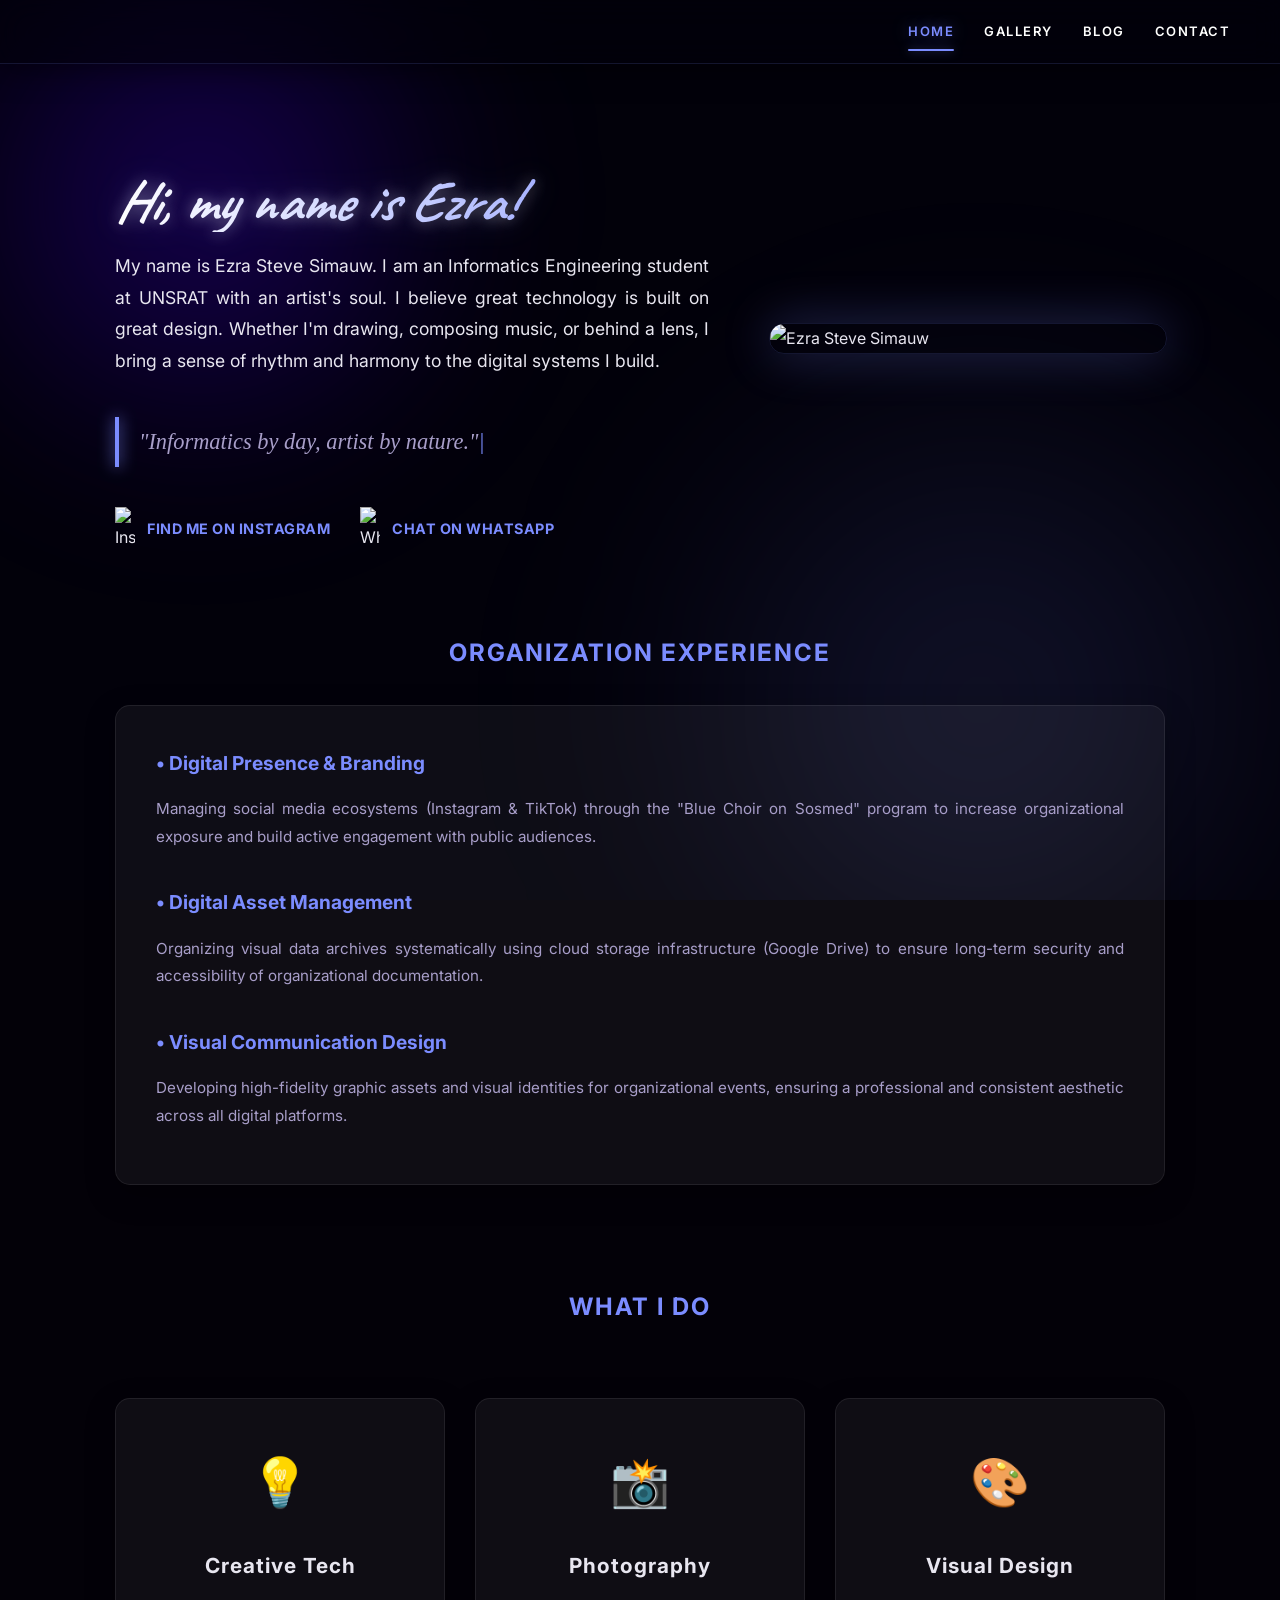
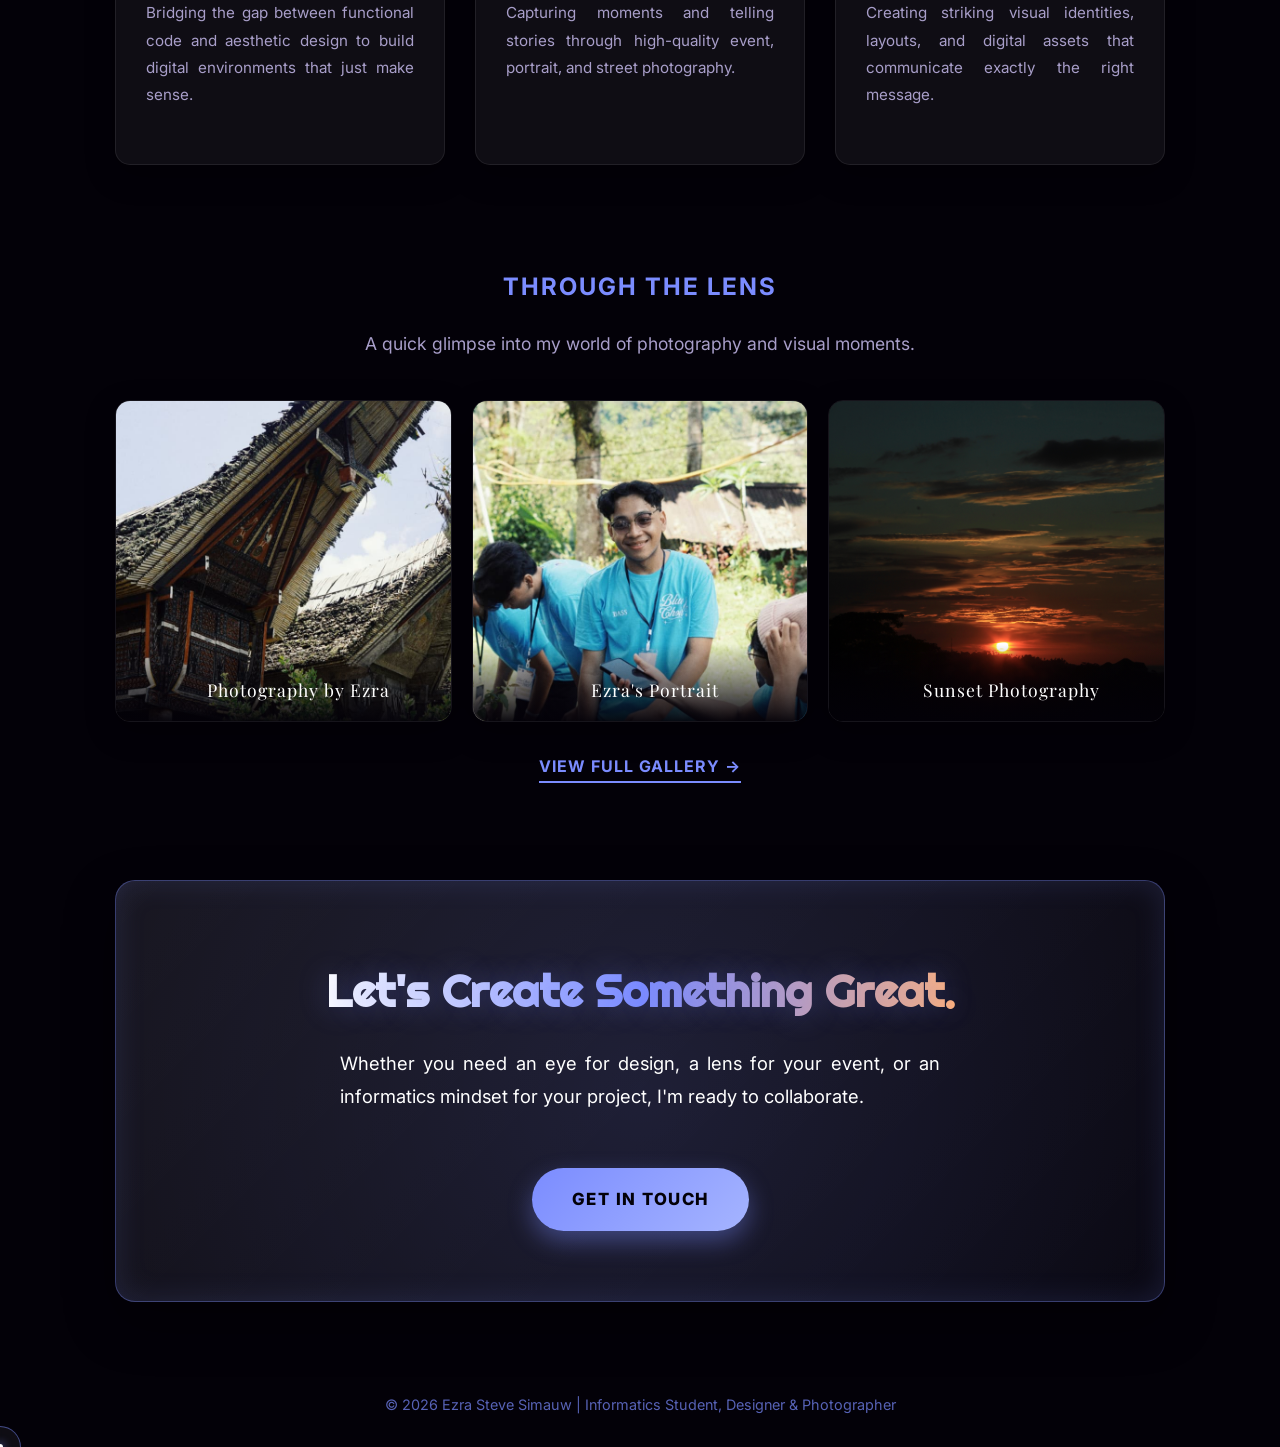
==== index.html @ 41e0384a "Portfolio Full" ====
<!DOCTYPE html>
<html lang="en">
<head>
    <meta charset="UTF-8">
    <meta name="viewport" content="width=device-width, initial-scale=1.0">
    <title>Ezra's Web | Portfolio</title>
    <link rel="stylesheet" href="style.css">
    
    <link href="https://fonts.googleapis.com/css2?family=Caveat:wght@700&family=Playfair+Display:ital,wght@1,700&family=Righteous&display=swap" rel="stylesheet">
    
    <script defer src="script.js"></script>
    <style>
        /* Exact dark indigo color match from the reference image */
        body {
            background-color: #030108; 
            background-image: radial-gradient(circle at 50% 15%, #150930 0%, #030108 80%);
            background-size: cover;
            background-attachment: fixed;
            background-repeat: no-repeat;
        }

        .glass-card {
            background: rgba(255, 255, 255, 0.05);
            backdrop-filter: blur(15px) saturate(180%);
            border: 1px solid rgba(255, 255, 255, 0.08);
            box-shadow: 0 10px 30px rgba(0, 0, 0, 0.3);
            border-radius: 15px; 
        }

        .hero {
            display: flex;
            gap: 60px;
            align-items: center;
            margin-bottom: 80px;
            flex-wrap: wrap;
        }
        
        .hero-text {
            flex: 1.5;
            min-width: 350px;
        }
        
        .hero-text h1 {
            font-family: 'Caveat', cursive;
            font-size: 3.5rem; 
            font-style: italic; 
            margin-bottom: 15px;
            color: var(--text-main);
            opacity: 0;
            animation: elegantReveal 1.2s cubic-bezier(0.25, 1, 0.5, 1) forwards;
        }

        @keyframes elegantReveal {
            0% {
                opacity: 0;
                transform: translateY(20px);
                text-shadow: 0 0 0 rgba(255, 255, 255, 0);
            }
            100% {
                opacity: 1;
                transform: translateY(0);
                text-shadow: 0 0 15px rgba(255, 255, 255, 0.4);
            }
        }
        
        .hero-image {
            flex: 1;
            min-width: 300px;
            animation: imagePopIn 1.2s cubic-bezier(0.34, 1.56, 0.64, 1) forwards;
            opacity: 0; 
            transform-origin: center; 
            perspective: 1000px; 
        }

        .hero-image img {
            width: 100%;
            max-width: 400px;
            border-radius: 15px;
            border: 1px solid var(--glass-border);
            box-shadow: 0 0 50px rgba(123, 140, 255, 0.3);
            display: block;
            margin: 0 auto;
            transition: transform 0.4s ease, box-shadow 0.4s ease; 
        }

        .hero-image img:hover {
            transform: scale(1.08);
            box-shadow: 0 0 60px rgba(255, 178, 123, 0.4);
        }

        @keyframes imagePopIn {
            0% { opacity: 0; transform: scale(0.2) rotate(-10deg); }
            70% { opacity: 1; transform: scale(1.05) rotate(0deg); }
            100% { opacity: 1; transform: scale(1) rotate(0deg); }
        }

        /* EXPERTISE SECTION STYLES */
        .services-grid {
            display: flex;
            gap: 30px;
            margin-top: 40px;
            flex-wrap: wrap;
        }
        
        .service-card {
            flex: 1;
            min-width: 250px;
            padding: 40px 30px;
            text-align: center;
            transition: transform 0.3s ease, background 0.3s ease;
        }

        .service-card:hover {
            transform: translateY(-10px);
            background: rgba(255, 255, 255, 0.08);
        }

        .service-card h3 {
            color: var(--text-main);
            margin-bottom: 15px;
            font-size: 1.3rem;
            letter-spacing: 1px;
        }

        /* NEW MINI-GALLERY STYLES */
        .photo-grid {
            display: flex;
            gap: 20px;
            margin-top: 40px;
            flex-wrap: wrap;
        }

        .photo-item {
            flex: 1;
            min-width: 250px;
            height: 320px;
            border-radius: 15px;
            overflow: hidden;
            position: relative;
            border: 1px solid rgba(255, 255, 255, 0.08);
            box-shadow: 0 10px 30px rgba(0, 0, 0, 0.3);
        }

        .photo-item img {
            width: 100%;
            height: 100%;
            object-fit: cover;
            transition: transform 0.6s cubic-bezier(0.25, 1, 0.5, 1);
        }

        .photo-item:hover img {
            transform: scale(1.1);
        }

        /* CAPTION STYLES FOR MINI GALLERY */
        .photo-caption {
            position: absolute;
            bottom: 0;
            left: 0;
            width: 100%;
            background: linear-gradient(to top, rgba(3, 1, 8, 0.95) 0%, transparent 100%);
            color: #ffffff;
            padding: 30px 15px 15px;
            text-align: center;
            font-family: 'Playfair Display', serif;
            font-size: 1.1rem;
            letter-spacing: 1px;
            z-index: 2;
            transition: all 0.4s ease;
        }

        .photo-item:hover .photo-caption {
            color: #7b8cff;
            padding-bottom: 25px;
        }

        /* HIGH-POP CTA STYLES */
        .cta-card {
            background: linear-gradient(135deg, rgba(255, 255, 255, 0.08), rgba(255, 255, 255, 0.02));
            backdrop-filter: blur(25px) saturate(200%);
            border: 1px solid rgba(123, 140, 255, 0.4);
            box-shadow: 0 20px 50px rgba(0, 0, 0, 0.4), 0 0 30px rgba(123, 140, 255, 0.15) inset;
            position: relative;
            overflow: hidden;
            transition: all 0.4s ease;
            border-radius: 20px;
            z-index: 1;
        }

        .cta-card:hover {
            box-shadow: 0 20px 60px rgba(0, 0, 0, 0.5), 0 0 40px rgba(123, 140, 255, 0.3) inset;
            transform: translateY(-5px);
        }

        .cta-card::before {
            content: '';
            position: absolute;
            top: -50%; left: -50%; width: 200%; height: 200%;
            background: radial-gradient(circle, rgba(123, 140, 255, 0.15) 0%, transparent 60%);
            animation: rotateGlow 15s linear infinite;
            z-index: 0; 
            pointer-events: none;
        }

        @keyframes rotateGlow {
            0% { transform: rotate(0deg); }
            100% { transform: rotate(360deg); }
        }

        .cta-content {
            position: relative;
            z-index: 2; 
        }

        .text-gradient {
            background: linear-gradient(to right, #ffffff, #7b8cff, #ffb27b);
            -webkit-background-clip: text;
            -webkit-text-fill-color: transparent;
            text-shadow: 0 0 30px rgba(123, 140, 255, 0.3);
            display: inline-block;
        }

        .btn-pop {
            display: inline-block;
            background: linear-gradient(135deg, #7b8cff, #a5b4ff);
            color: #030108; 
            padding: 16px 40px;
            border-radius: 50px;
            text-decoration: none;
            font-weight: 800;
            font-size: 1.05rem;
            margin-top: 25px;
            transition: 0.4s cubic-bezier(0.175, 0.885, 0.32, 1.275);
            letter-spacing: 1.5px;
            box-shadow: 0 10px 25px rgba(123, 140, 255, 0.4);
            position: relative; 
            z-index: 3;
        }

        .btn-pop:hover {
            background: linear-gradient(135deg, #ffffff, #7b8cff);
            transform: scale(1.05) translateY(-3px);
            box-shadow: 0 15px 35px rgba(123, 140, 255, 0.6);
            color: #030108;
        }
    </style>
</head>
<body>

    <div id="bg-canvas"></div>

   <nav>
    <a href="index.html" class="active">HOME</a>
    <a href="gallery.html">GALLERY</a>
    <a href="blog.html">BLOG</a>
    <a href="contact.html">CONTACT</a>
   </nav>  

    <main class="container">
        
        <section class="hero css-fade delay-1">
            <div class="hero-text">
                <h1>Hi, my name is Ezra!</h1>
                <p class="descriptive-text">
                    My name is Ezra Steve Simauw. I am an Informatics Engineering student at UNSRAT with an artist's soul. 
                    I believe great technology is built on great design. Whether I'm drawing, 
                    composing music, or behind a lens, I bring a sense of rhythm and harmony 
                    to the digital systems I build.
                </p>

                <div class="quote-box" style="display: flex; align-items: center; margin: 40px 0;">
                    <div style="width: 4px; height: 50px; background-color: var(--accent); margin-right: 20px; box-shadow: 0 0 15px var(--accent);"></div>
                    <div class="quote-text" id="typewriter" data-text="&quot;Informatics by day, artist by nature.&quot;">"Informatics by day, artist by nature."</div>
                </div>

                <div style="display: flex; gap: 30px; margin-top: 25px; flex-wrap: wrap;">
                    <div style="display: flex; align-items: center; gap: 12px;">
                        <img src="https://uxwing.com/wp-content/themes/uxwing/download/brands-and-social-media/instagram-white-icon.png" width="20" alt="Instagram">
                        <a href="https://www.instagram.com/itsezra_ffs/" target="_blank" style="color: var(--accent); text-decoration: none; font-weight: bold; font-size: 0.9rem; letter-spacing: 0.5px; transition: 0.3s;">
                            FIND ME ON INSTAGRAM
                        </a>
                    </div>

                    <div style="display: flex; align-items: center; gap: 12px;">
                        <img src="https://uxwing.com/wp-content/themes/uxwing/download/brands-and-social-media/whatsapp-white-icon.png" width="20" alt="WhatsApp">
                        <a href="https://wa.me/628114921000" target="_blank" style="color: var(--accent); text-decoration: none; font-weight: bold; font-size: 0.9rem; letter-spacing: 0.5px; transition: 0.3s;">
                            CHAT ON WHATSAPP
                        </a>
                    </div>
                </div>
            </div>

            <div class="hero-image">
                <img src="Ezra.png" alt="Ezra Steve Simauw">
            </div>
        </section>

        <section class="experience-section css-fade delay-3">
            <h2 style="text-align: center; color: var(--accent); letter-spacing: 2px; margin-top: 60px;">ORGANIZATION EXPERIENCE</h2>
            
            <div class="glass-card" style="padding: 40px;">
                <div style="margin-bottom: 35px;">
                    <h4 style="color: var(--accent); margin: 0 0 10px 0; font-size: 1.2rem;">&bull; Digital Presence &amp; Branding</h4>
                    <p class="descriptive-text" style="font-size: 0.95rem; color: var(--text-sub);">
                        Managing social media ecosystems (Instagram &amp; TikTok) through the "Blue Choir on Sosmed" 
                        program to increase organizational exposure and build active engagement with public audiences.
                    </p>
                </div>

                <div style="margin-bottom: 35px;">
                    <h4 style="color: var(--accent); margin: 0 0 10px 0; font-size: 1.2rem;">&bull; Digital Asset Management</h4>
                    <p class="descriptive-text" style="font-size: 0.95rem; color: var(--text-sub);">
                        Organizing visual data archives systematically using cloud storage 
                        infrastructure (Google Drive) to ensure long-term security and accessibility of organizational documentation.
                    </p>
                </div>

                <div>
                    <h4 style="color: var(--accent); margin: 0 0 10px 0; font-size: 1.2rem;">&bull; Visual Communication Design</h4>
                    <p class="descriptive-text" style="font-size: 0.95rem; color: var(--text-sub);">
                        Developing high-fidelity graphic assets and visual identities for organizational events, 
                        ensuring a professional and consistent aesthetic across all digital platforms.
                    </p>
                </div>
            </div>
        </section>

        <section class="css-fade delay-3" style="margin-top: 100px;">
            <h2 style="text-align: center; color: var(--accent); letter-spacing: 2px;">WHAT I DO</h2>
            
            <div class="services-grid">
                <div class="glass-card service-card">
                    <div style="font-size: 3rem; margin-bottom: 20px;">💡</div>
                    <h3>Creative Tech</h3>
                    <p class="descriptive-text" style="font-size: 0.95rem; color: var(--text-sub);">
                        Bridging the gap between functional code and aesthetic design to build digital environments that just make sense.
                    </p>
                </div>

                <div class="glass-card service-card">
                    <div style="font-size: 3rem; margin-bottom: 20px;">📸</div>
                    <h3>Photography</h3>
                    <p class="descriptive-text" style="font-size: 0.95rem; color: var(--text-sub);">
                        Capturing moments and telling stories through high-quality event, portrait, and street photography.
                    </p>
                </div>

                <div class="glass-card service-card">
                    <div style="font-size: 3rem; margin-bottom: 20px;">🎨</div>
                    <h3>Visual Design</h3>
                    <p class="descriptive-text" style="font-size: 0.95rem; color: var(--text-sub);">
                        Creating striking visual identities, layouts, and digital assets that communicate exactly the right message.
                    </p>
                </div>
            </div>
        </section>

        <section class="css-fade delay-3" style="margin-top: 100px;">
            <h2 style="text-align: center; color: var(--accent); letter-spacing: 2px;">THROUGH THE LENS</h2>
            <p class="descriptive-text" style="text-align: center; max-width: 600px; margin: 0 auto; color: var(--text-sub);">
                A quick glimpse into my world of photography and visual moments. 
            </p>
            
            <div class="photo-grid">
                <div class="photo-item">
                    <img src="Photography/Foto1.jpeg" alt="Photography by Ezra">
                    <div class="photo-caption">Photography by Ezra</div>
                </div>
                <div class="photo-item">
                    <img src="Portrait/Ezra3.jpg" alt="Ezra Portrait">
                    <div class="photo-caption">Ezra's Portrait</div>
                </div>
                <div class="photo-item">
                    <img src="Photography/Sunset2.jpg" alt="Sunset Photography">
                    <div class="photo-caption">Sunset Photography</div>
                </div>
            </div>
            
            <div style="text-align: center; margin-top: 30px;">
                <a href="gallery.html" style="color: var(--accent); text-decoration: none; font-weight: bold; font-size: 1rem; letter-spacing: 1px; border-bottom: 2px solid var(--accent); padding-bottom: 5px; transition: 0.3s;">VIEW FULL GALLERY &rarr;</a>
            </div>
        </section>

        <section class="css-fade delay-3" style="margin-top: 100px; margin-bottom: 40px;">
            <div class="glass-card cta-card" style="text-align: center; padding: 70px 20px;">
                <div class="cta-content">
                    <h2 class="text-gradient" style="font-size: 2.8rem; margin-top: 0; margin-bottom: 15px; font-family: 'Righteous', cursive;">Let's Create Something Great.</h2>
                    <p class="descriptive-text" style="max-width: 600px; margin: 0 auto 30px auto; font-size: 1.15rem; color: #fff;">
                        Whether you need an eye for design, a lens for your event, or an informatics mindset for your project, I'm ready to collaborate.
                    </p>
                    <a href="contact.html" class="btn-pop">GET IN TOUCH</a>
                </div>
            </div>
        </section>

    </main>

    <footer style="text-align: center; padding: 30px; opacity: 0.7; font-size: 0.9rem; margin-top: 50px;">
        &copy; 2026 Ezra Steve Simauw | Informatics Student, Designer &amp; Photographer
    </footer>

</body>
</html>
---- style.css ----
@import url('https://fonts.googleapis.com/css2?family=Inter:wght@300;400;600&family=Georgia&display=swap');

:root {
    --bg-color: #02010A;
    --glass-bg: rgba(20, 1, 82, 0.25);
    --glass-border: rgba(123, 140, 255, 0.15);
    --glass-highlight: rgba(255, 255, 255, 0.1);
    --text-main: #e8e6f0;
    --text-sub: #a89ec9;
    --accent: #7B8CFF;
    --accent-dark: #22007C;
    --glow: rgba(123, 140, 255, 0.5);
}

body {
    background-color: var(--bg-color);
    color: var(--text-main);
    font-family: 'Inter', sans-serif;
    margin: 0;
    overflow-x: hidden;
    line-height: 1.8;
}

#bg-canvas {
    position: fixed;
    top: 0;
    left: 0;
    width: 100vw;
    height: 100vh;
    background-color: var(--bg-color);
    z-index: -1;
    overflow: hidden;
}

#bg-canvas::before {
    content: '';
    position: absolute;
    width: 600px;
    height: 600px;
    background: radial-gradient(circle, var(--accent-dark), transparent 70%);
    top: -100px;
    left: -100px;
    filter: blur(80px);
    opacity: 0.7;
    animation: drift 15s infinite alternate ease-in-out;
}

#bg-canvas::after {
    content: '';
    position: absolute;
    width: 800px;
    height: 800px;
    background: radial-gradient(circle, rgba(123, 140, 255, 0.15), transparent 70%);
    bottom: -200px;
    right: -100px;
    filter: blur(100px);
    animation: drift 20s infinite alternate-reverse ease-in-out;
}

@keyframes drift {
    0% { transform: translate(0px, 0px) scale(1); }
    100% { transform: translate(50px, -50px) scale(1.1); }
}

nav {
    backdrop-filter: blur(15px);
    background: rgba(2, 1, 10, 0.6);
    padding: 20px 50px;
    position: sticky;
    top: 0;
    z-index: 1000;
    display: flex;
    justify-content: flex-end;
    gap: 30px;
    border-bottom: 1px solid var(--glass-border);
    box-shadow: 0 4px 30px rgba(0, 0, 0, 0.5);
}

nav a {
    color: #fff;
    text-decoration: none;
    font-weight: 600;
    font-size: 13px;
    letter-spacing: 1.5px;
    transition: 0.3s;
    position: relative;
}

nav a:hover {
    color: var(--accent);
    text-shadow: 0 0 10px var(--glow);
}

.container {
    max-width: 1050px;
    margin: 60px auto;
    padding: 0 30px;
}

.hero {
    display: flex;
    align-items: center;
    justify-content: space-between;
    gap: 50px;
}

.glass-card {
    background: var(--glass-bg);
    backdrop-filter: blur(20px); 
    border: 1px solid var(--glass-border);
    border-top: 1px solid var(--glass-highlight); 
    border-left: 1px solid var(--glass-highlight);
    border-radius: 20px;
    padding: 40px;
    margin-top: 30px;
    box-shadow: 0 8px 32px 0 rgba(0, 0, 0, 0.4); 
    transition: 0.4s ease;
}

.glass-card:hover {
    border-color: rgba(123, 140, 255, 0.4);
    box-shadow: 0 8px 32px 0 rgba(0, 0, 0, 0.6), 0 0 20px rgba(123, 140, 255, 0.1) inset;
}

h1 {
    font-size: 3.5rem;
    background: linear-gradient(to right, #fff, var(--accent));
    -webkit-background-clip: text;
    -webkit-text-fill-color: transparent;
    margin-bottom: 20px;
    filter: drop-shadow(0 0 15px rgba(123, 140, 255, 0.2));
    line-height: 1.1;
}

.descriptive-text {
    font-size: 1.1rem;
    color: var(--text-main);
    text-align: justify;
}

.quote-text {
    font-family: 'Georgia', serif;
    font-style: italic;
    font-size: 1.4rem;
    color: var(--text-sub);
}

.gallery-grid {
    display: grid;
    grid-template-columns: repeat(auto-fit, minmax(300px, 1fr));
    gap: 25px;
    margin-top: 40px;
}

.gallery-item {
    background: var(--glass-bg);
    border: 1px solid var(--glass-border);
    border-top: 1px solid var(--glass-highlight);
    padding: 10px;
    border-radius: 15px;
    cursor: pointer;
    transition: all 0.4s ease;
    overflow: hidden;
}

.gallery-item:hover {
    transform: scale(1.03) translateY(-5px);
    border-color: var(--accent);
    box-shadow: 0 15px 35px rgba(0,0,0,0.5), 0 0 20px var(--glow);
}

.gallery-item img {
    width: 100%;
    height: 400px;
    object-fit: cover;
    border-radius: 10px;
    display: block;
}

#lightbox {
    position: fixed;
    top: 0; left: 0; width: 100%; height: 100%;
    background: rgba(2, 2, 26, 0.95);
    backdrop-filter: blur(15px);
    display: none;
    justify-content: center;
    align-items: center;
    z-index: 2000;
    cursor: zoom-out;
}

#lightbox img {
    max-width: 90%; max-height: 85%;
    border-radius: 10px;
    box-shadow: 0 0 50px rgba(123, 140, 255, 0.3);
    border: 1px solid var(--glass-border);
    animation: zoomIn 0.3s ease;
}

.extended-content {
    max-height: 0;
    overflow: hidden;
    opacity: 0;
    transition: max-height 0.6s ease-out, opacity 0.6s ease-out, margin-top 0.6s ease-out;
}

.extended-content.show {
    max-height: 1000px;
    opacity: 1;
    margin-top: 15px;
}

.read-more-btn {
    background: transparent;
    border: none;
    color: var(--accent);
    font-size: 1rem;
    font-weight: 600;
    cursor: pointer;
    padding: 0;
    margin-top: 15px;
    display: inline-block;
    transition: 0.3s;
    font-family: 'Inter', sans-serif;
}

.read-more-btn:hover {
    text-shadow: 0 0 10px var(--glow);
    transform: translateY(2px);
}

.css-fade {
    opacity: 0;
    transform: translateY(20px);
    animation: fadeUp 0.6s ease-out forwards;
}

@keyframes fadeUp {
    to { opacity: 1; transform: translateY(0); }
}
@keyframes zoomIn {
    from { transform: scale(0.8); opacity: 0; }
    to { transform: scale(1); opacity: 1; }
}

.delay-1 { animation-delay: 0.1s; }
.delay-2 { animation-delay: 0.2s; }
.delay-3 { animation-delay: 0.3s; }

.reveal {
    opacity: 0; transform: translateY(20px);
    transition: opacity 0.6s ease-out, transform 0.6s ease-out;
}
.reveal.active {
    opacity: 1; transform: translateY(0);
}

footer {
    text-align: center;
    padding: 60px 0;
    font-size: 13px;
    color: var(--accent);
    opacity: 0.6;
}

@media screen and (max-width: 768px) {
    nav {
        justify-content: center; 
        padding: 15px;
        gap: 15px; 
    }
    
    nav a {
        font-size: 11px; 
        letter-spacing: 1px;
    }

    h1 {
        font-size: 2.2rem; 
        line-height: 1.2;
    }

    .container {
        padding: 0 15px;
        margin: 30px auto;
    }

    .glass-card {
        padding: 25px; 
    }

    .hero {
        display: flex;
        flex-direction: row;
        align-items: flex-start;
        gap: 15px;
        text-align: left;
    }
    
    .hero-image img {
        max-width: 120px; 
    }

    .gallery-grid {
        grid-template-columns: repeat(auto-fit, minmax(250px, 1fr));
    }
}

nav a.active {
    color: var(--accent);
    text-shadow: 0 0 15px var(--glow);
}
nav a.active::after {
    content: '';
    position: absolute;
    bottom: -8px;
    left: 0;
    width: 100%;
    height: 2px;
    background: var(--accent);
    box-shadow: 0 0 10px var(--glow);
    border-radius: 2px;
}

.blinking-cursor {
    font-weight: 300;
    color: var(--accent);
    animation: blink 1s step-end infinite;
}
@keyframes blink { 50% { opacity: 0; } }

body {
    opacity: 1;
    transition: opacity 0.4s ease-out;
}
body.fade-out {
    opacity: 0;
}

@media (pointer: fine) {
    body, a, button, .gallery-item {
        cursor: none !important; 
    }
    
    .custom-cursor-dot {
        width: 6px;
        height: 6px;
        background-color: #fff;
        box-shadow: 0 0 10px var(--accent);
        border-radius: 50%;
        position: fixed;
        pointer-events: none; 
        z-index: 9999;
        transform: translate(-50%, -50%);
    }
    
    .custom-cursor-outline {
        width: 40px;
        height: 40px;
        border: 1px solid rgba(123, 140, 255, 0.5);
        background-color: rgba(255, 255, 255, 0.05);
        backdrop-filter: blur(2px);
        border-radius: 50%;
        position: fixed;
        pointer-events: none;
        z-index: 9998;
        transform: translate(-50%, -50%);
        transition: width 0.2s, height 0.2s, background-color 0.2s, border-color 0.2s;
    }
    
    .custom-cursor-outline.hover-active {
        width: 60px;
        height: 60px;
        background-color: rgba(123, 140, 255, 0.15);
        border-color: var(--accent);
        box-shadow: 0 0 20px var(--glow);
    }
}
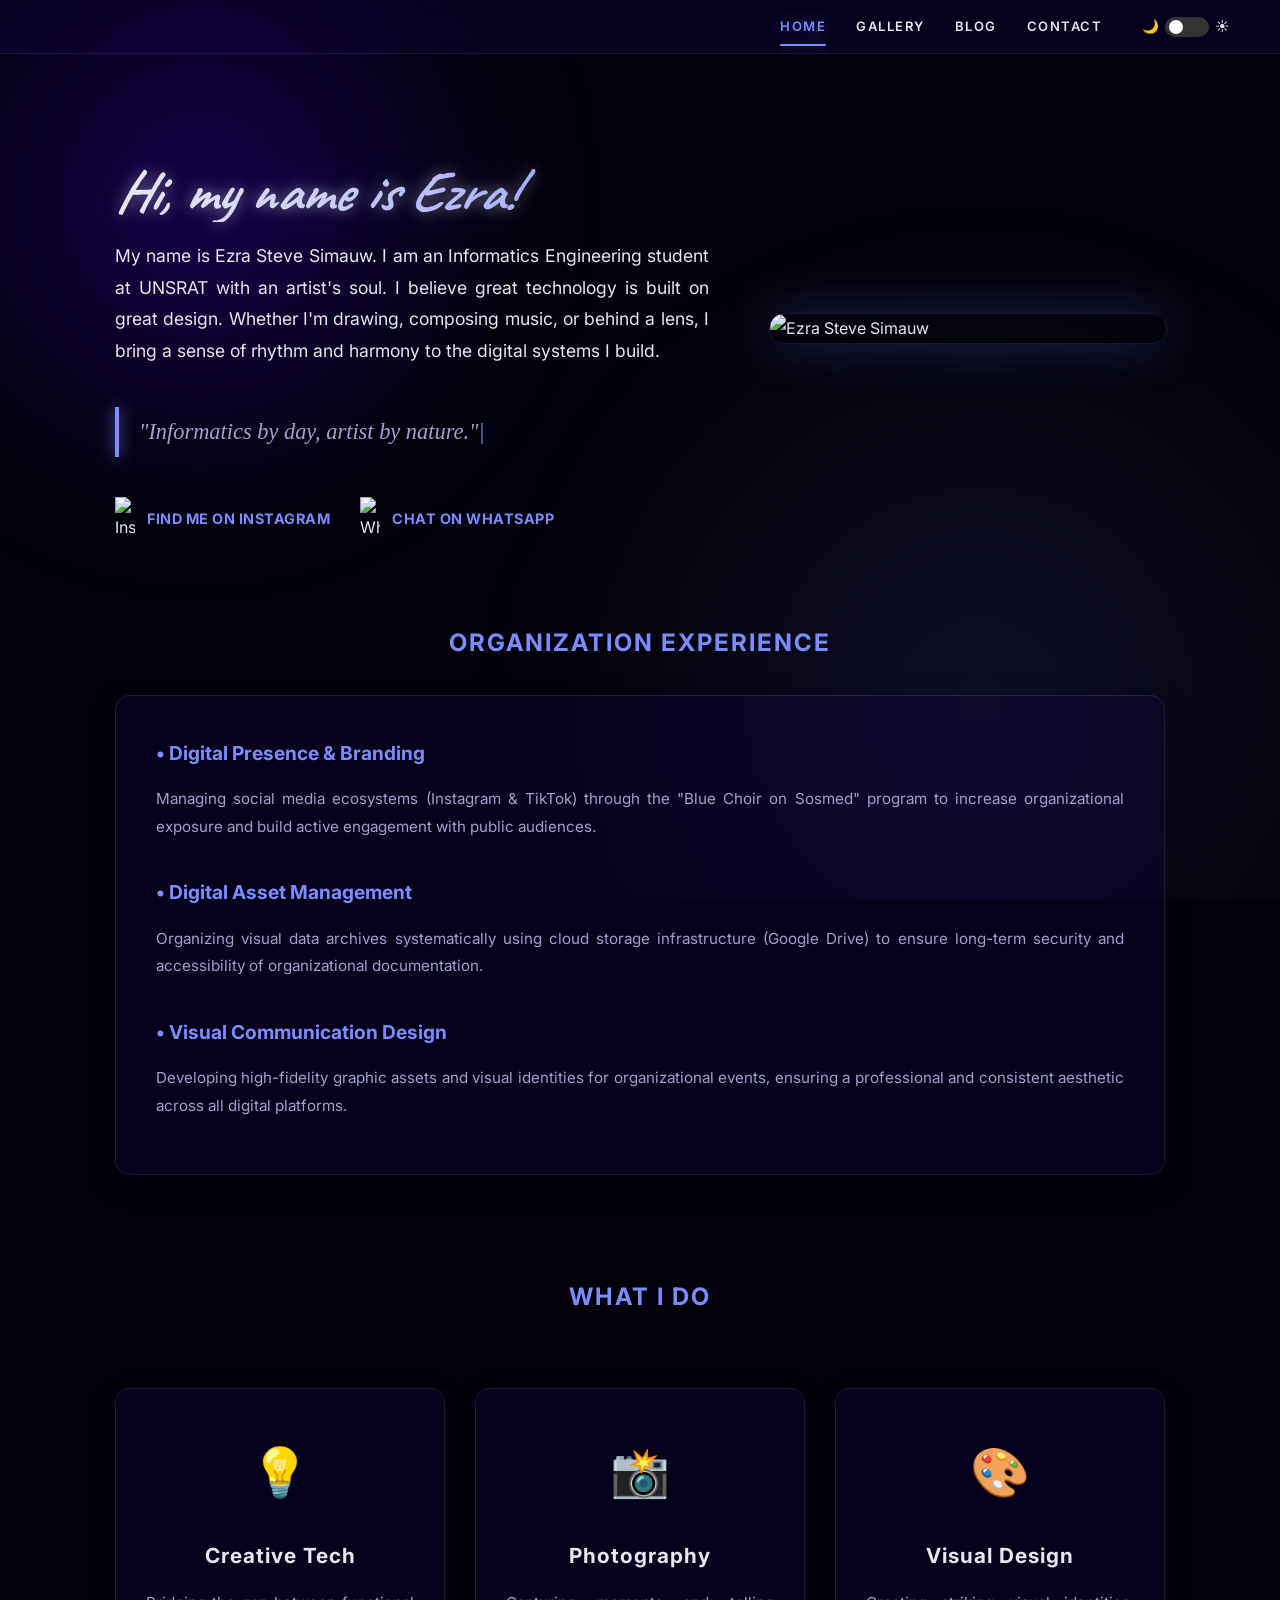
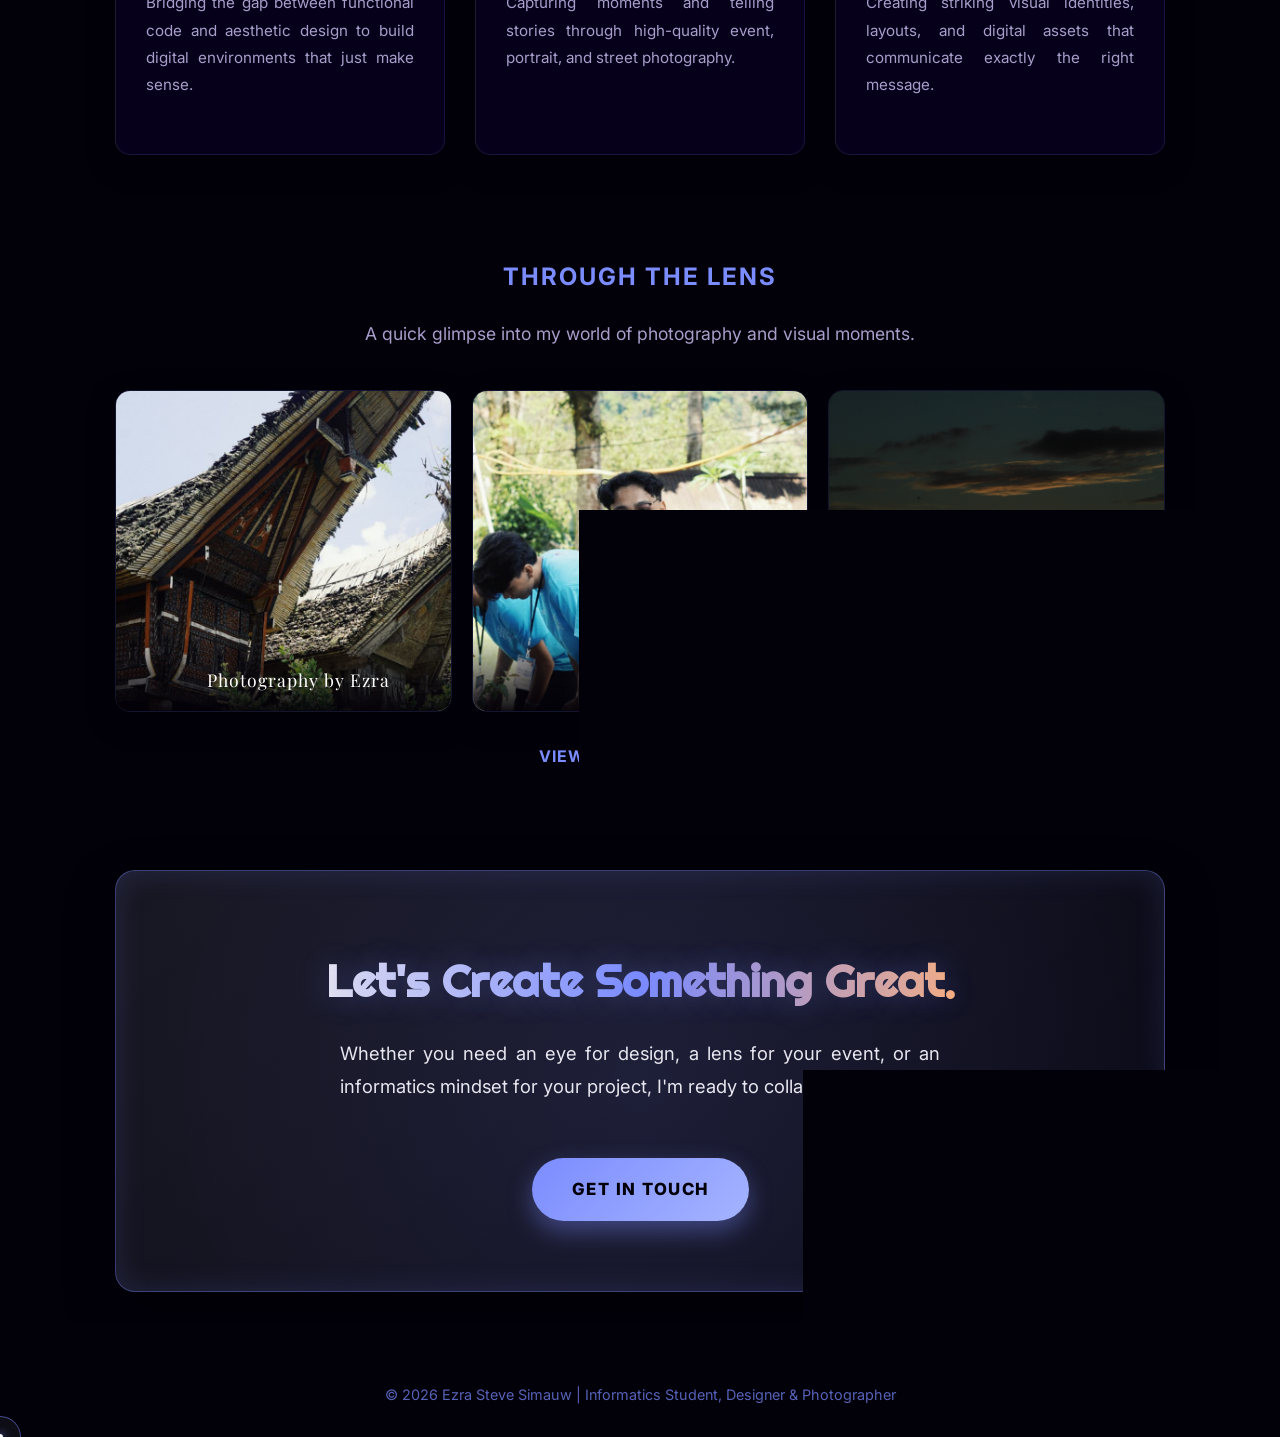
==== commit 919eaee9: "New Update!" ====
--- a/index.html
+++ b/index.html
@@ -10,21 +10,11 @@
     
     <script defer src="script.js"></script>
     <style>
-        /* Exact dark indigo color match from the reference image */
-        body {
-            background-color: #030108; 
-            background-image: radial-gradient(circle at 50% 15%, #150930 0%, #030108 80%);
-            background-size: cover;
-            background-attachment: fixed;
-            background-repeat: no-repeat;
-        }
-
+        
         .glass-card {
-            background: rgba(255, 255, 255, 0.05);
             backdrop-filter: blur(15px) saturate(180%);
-            border: 1px solid rgba(255, 255, 255, 0.08);
             box-shadow: 0 10px 30px rgba(0, 0, 0, 0.3);
-            border-radius: 15px; 
+            border-radius: 15px;
         }
 
         .hero {
@@ -112,7 +102,7 @@
 
         .service-card:hover {
             transform: translateY(-10px);
-            background: rgba(255, 255, 255, 0.08);
+            background: var(--glass-bg);
         }
 
         .service-card h3 {
@@ -137,7 +127,7 @@
             border-radius: 15px;
             overflow: hidden;
             position: relative;
-            border: 1px solid rgba(255, 255, 255, 0.08);
+            border: 1px solid var(--glass-border);
             box-shadow: 0 10px 30px rgba(0, 0, 0, 0.3);
         }
 
@@ -213,7 +203,7 @@
         }
 
         .text-gradient {
-            background: linear-gradient(to right, #ffffff, #7b8cff, #ffb27b);
+            background: linear-gradient(to right, var(--text-main), #7b8cff, #ffb27b);
             -webkit-background-clip: text;
             -webkit-text-fill-color: transparent;
             text-shadow: 0 0 30px rgba(123, 140, 255, 0.3);
@@ -254,7 +244,13 @@
     <a href="gallery.html">GALLERY</a>
     <a href="blog.html">BLOG</a>
     <a href="contact.html">CONTACT</a>
-   </nav>  
+           <div class="theme-switch-wrapper">
+            <label class="theme-switch" for="checkbox">
+                <input type="checkbox" id="checkbox" />
+                <div class="slider"></div>
+            </label>
+        </div>
+    </nav>  
 
     <main class="container">
         
@@ -362,15 +358,15 @@
             </p>
             
             <div class="photo-grid">
-                <div class="photo-item">
+                <div class="photo-item no-overlay">
                     <img src="Photography/Foto1.jpeg" alt="Photography by Ezra">
                     <div class="photo-caption">Photography by Ezra</div>
                 </div>
-                <div class="photo-item">
+                <div class="photo-item no-overlay">
                     <img src="Portrait/Ezra3.jpg" alt="Ezra Portrait">
                     <div class="photo-caption">Ezra's Portrait</div>
                 </div>
-                <div class="photo-item">
+                <div class="photo-item no-overlay">
                     <img src="Photography/Sunset2.jpg" alt="Sunset Photography">
                     <div class="photo-caption">Sunset Photography</div>
                 </div>
@@ -385,7 +381,7 @@
             <div class="glass-card cta-card" style="text-align: center; padding: 70px 20px;">
                 <div class="cta-content">
                     <h2 class="text-gradient" style="font-size: 2.8rem; margin-top: 0; margin-bottom: 15px; font-family: 'Righteous', cursive;">Let's Create Something Great.</h2>
-                    <p class="descriptive-text" style="max-width: 600px; margin: 0 auto 30px auto; font-size: 1.15rem; color: #fff;">
+                    <p class="descriptive-text" style="max-width: 600px; margin: 0 auto 30px auto; font-size: 1.15rem; color: var(--text-main);">
                         Whether you need an eye for design, a lens for your event, or an informatics mindset for your project, I'm ready to collaborate.
                     </p>
                     <a href="contact.html" class="btn-pop">GET IN TOUCH</a>
@@ -399,5 +395,7 @@
         &copy; 2026 Ezra Steve Simauw | Informatics Student, Designer &amp; Photographer
     </footer>
 
+
+    <button id="back-to-top" title="Back to top">&#8679;</button>
 </body>
 </html>
--- a/style.css
+++ b/style.css
@@ -1,5 +1,8 @@
 @import url('https://fonts.googleapis.com/css2?family=Inter:wght@300;400;600&family=Georgia&display=swap');
 
+/* ============================================
+   THEME VARIABLES
+   ============================================ */
 :root {
     --bg-color: #02010A;
     --glass-bg: rgba(20, 1, 82, 0.25);
@@ -10,8 +13,26 @@
     --accent: #7B8CFF;
     --accent-dark: #22007C;
     --glow: rgba(123, 140, 255, 0.5);
-}
-
+    --modal-bg: rgba(3, 1, 8, 0.95);
+}
+
+/* Light Mode Override */
+[data-theme="light"] {
+    --bg-color: #f4f4f9;
+    --glass-bg: rgba(255, 255, 255, 0.7);
+    --glass-border: rgba(0, 0, 0, 0.1);
+    --glass-highlight: rgba(255, 255, 255, 0.8);
+    --text-main: #1a1a2e;
+    --text-sub: #4a4a6a;
+    --accent: #4a5dff;
+    --accent-dark: #d0d5ff;
+    --glow: rgba(74, 93, 255, 0.3);
+    --modal-bg: rgba(255, 255, 255, 0.98);
+}
+
+/* ============================================
+   BASE BODY — single definition
+   ============================================ */
 body {
     background-color: var(--bg-color);
     color: var(--text-main);
@@ -19,8 +40,17 @@
     margin: 0;
     overflow-x: hidden;
     line-height: 1.8;
-}
-
+    opacity: 1;
+    transition: background-color 0.4s ease, color 0.4s ease, opacity 0.4s ease-out;
+}
+
+body.fade-out {
+    opacity: 0;
+}
+
+/* ============================================
+   BACKGROUND CANVAS — single definition
+   ============================================ */
 #bg-canvas {
     position: fixed;
     top: 0;
@@ -57,27 +87,25 @@
     animation: drift 20s infinite alternate-reverse ease-in-out;
 }
 
-@keyframes drift {
-    0% { transform: translate(0px, 0px) scale(1); }
-    100% { transform: translate(50px, -50px) scale(1.1); }
-}
-
+/* ============================================
+   NAVIGATION
+   ============================================ */
 nav {
     backdrop-filter: blur(15px);
-    background: rgba(2, 1, 10, 0.6);
-    padding: 20px 50px;
+    background: var(--glass-bg);
+    padding: 15px 50px;
     position: sticky;
     top: 0;
     z-index: 1000;
     display: flex;
     justify-content: flex-end;
+    align-items: center;
     gap: 30px;
     border-bottom: 1px solid var(--glass-border);
-    box-shadow: 0 4px 30px rgba(0, 0, 0, 0.5);
 }
 
 nav a {
-    color: #fff;
+    color: var(--text-main);
     text-decoration: none;
     font-weight: 600;
     font-size: 13px;
@@ -91,225 +119,11 @@
     text-shadow: 0 0 10px var(--glow);
 }
 
-.container {
-    max-width: 1050px;
-    margin: 60px auto;
-    padding: 0 30px;
-}
-
-.hero {
-    display: flex;
-    align-items: center;
-    justify-content: space-between;
-    gap: 50px;
-}
-
-.glass-card {
-    background: var(--glass-bg);
-    backdrop-filter: blur(20px); 
-    border: 1px solid var(--glass-border);
-    border-top: 1px solid var(--glass-highlight); 
-    border-left: 1px solid var(--glass-highlight);
-    border-radius: 20px;
-    padding: 40px;
-    margin-top: 30px;
-    box-shadow: 0 8px 32px 0 rgba(0, 0, 0, 0.4); 
-    transition: 0.4s ease;
-}
-
-.glass-card:hover {
-    border-color: rgba(123, 140, 255, 0.4);
-    box-shadow: 0 8px 32px 0 rgba(0, 0, 0, 0.6), 0 0 20px rgba(123, 140, 255, 0.1) inset;
-}
-
-h1 {
-    font-size: 3.5rem;
-    background: linear-gradient(to right, #fff, var(--accent));
-    -webkit-background-clip: text;
-    -webkit-text-fill-color: transparent;
-    margin-bottom: 20px;
-    filter: drop-shadow(0 0 15px rgba(123, 140, 255, 0.2));
-    line-height: 1.1;
-}
-
-.descriptive-text {
-    font-size: 1.1rem;
-    color: var(--text-main);
-    text-align: justify;
-}
-
-.quote-text {
-    font-family: 'Georgia', serif;
-    font-style: italic;
-    font-size: 1.4rem;
-    color: var(--text-sub);
-}
-
-.gallery-grid {
-    display: grid;
-    grid-template-columns: repeat(auto-fit, minmax(300px, 1fr));
-    gap: 25px;
-    margin-top: 40px;
-}
-
-.gallery-item {
-    background: var(--glass-bg);
-    border: 1px solid var(--glass-border);
-    border-top: 1px solid var(--glass-highlight);
-    padding: 10px;
-    border-radius: 15px;
-    cursor: pointer;
-    transition: all 0.4s ease;
-    overflow: hidden;
-}
-
-.gallery-item:hover {
-    transform: scale(1.03) translateY(-5px);
-    border-color: var(--accent);
-    box-shadow: 0 15px 35px rgba(0,0,0,0.5), 0 0 20px var(--glow);
-}
-
-.gallery-item img {
-    width: 100%;
-    height: 400px;
-    object-fit: cover;
-    border-radius: 10px;
-    display: block;
-}
-
-#lightbox {
-    position: fixed;
-    top: 0; left: 0; width: 100%; height: 100%;
-    background: rgba(2, 2, 26, 0.95);
-    backdrop-filter: blur(15px);
-    display: none;
-    justify-content: center;
-    align-items: center;
-    z-index: 2000;
-    cursor: zoom-out;
-}
-
-#lightbox img {
-    max-width: 90%; max-height: 85%;
-    border-radius: 10px;
-    box-shadow: 0 0 50px rgba(123, 140, 255, 0.3);
-    border: 1px solid var(--glass-border);
-    animation: zoomIn 0.3s ease;
-}
-
-.extended-content {
-    max-height: 0;
-    overflow: hidden;
-    opacity: 0;
-    transition: max-height 0.6s ease-out, opacity 0.6s ease-out, margin-top 0.6s ease-out;
-}
-
-.extended-content.show {
-    max-height: 1000px;
-    opacity: 1;
-    margin-top: 15px;
-}
-
-.read-more-btn {
-    background: transparent;
-    border: none;
-    color: var(--accent);
-    font-size: 1rem;
-    font-weight: 600;
-    cursor: pointer;
-    padding: 0;
-    margin-top: 15px;
-    display: inline-block;
-    transition: 0.3s;
-    font-family: 'Inter', sans-serif;
-}
-
-.read-more-btn:hover {
-    text-shadow: 0 0 10px var(--glow);
-    transform: translateY(2px);
-}
-
-.css-fade {
-    opacity: 0;
-    transform: translateY(20px);
-    animation: fadeUp 0.6s ease-out forwards;
-}
-
-@keyframes fadeUp {
-    to { opacity: 1; transform: translateY(0); }
-}
-@keyframes zoomIn {
-    from { transform: scale(0.8); opacity: 0; }
-    to { transform: scale(1); opacity: 1; }
-}
-
-.delay-1 { animation-delay: 0.1s; }
-.delay-2 { animation-delay: 0.2s; }
-.delay-3 { animation-delay: 0.3s; }
-
-.reveal {
-    opacity: 0; transform: translateY(20px);
-    transition: opacity 0.6s ease-out, transform 0.6s ease-out;
-}
-.reveal.active {
-    opacity: 1; transform: translateY(0);
-}
-
-footer {
-    text-align: center;
-    padding: 60px 0;
-    font-size: 13px;
-    color: var(--accent);
-    opacity: 0.6;
-}
-
-@media screen and (max-width: 768px) {
-    nav {
-        justify-content: center; 
-        padding: 15px;
-        gap: 15px; 
-    }
-    
-    nav a {
-        font-size: 11px; 
-        letter-spacing: 1px;
-    }
-
-    h1 {
-        font-size: 2.2rem; 
-        line-height: 1.2;
-    }
-
-    .container {
-        padding: 0 15px;
-        margin: 30px auto;
-    }
-
-    .glass-card {
-        padding: 25px; 
-    }
-
-    .hero {
-        display: flex;
-        flex-direction: row;
-        align-items: flex-start;
-        gap: 15px;
-        text-align: left;
-    }
-    
-    .hero-image img {
-        max-width: 120px; 
-    }
-
-    .gallery-grid {
-        grid-template-columns: repeat(auto-fit, minmax(250px, 1fr));
-    }
-}
-
 nav a.active {
     color: var(--accent);
     text-shadow: 0 0 15px var(--glow);
 }
+
 nav a.active::after {
     content: '';
     position: absolute;
@@ -322,26 +136,374 @@
     border-radius: 2px;
 }
 
+/* ============================================
+   THEME TOGGLE SWITCH
+   ============================================ */
+.theme-switch-wrapper {
+    display: flex;
+    align-items: center;
+    margin-left: 10px;
+    gap: 6px;
+}
+
+.theme-switch-wrapper::before {
+    content: "🌙";
+    font-size: 0.85rem;
+    line-height: 1;
+    transition: opacity 0.3s ease;
+}
+
+.theme-switch-wrapper::after {
+    content: "☀️";
+    font-size: 0.85rem;
+    line-height: 1;
+    transition: opacity 0.3s ease;
+}
+
+.theme-switch {
+    display: inline-block;
+    height: 20px;
+    position: relative;
+    width: 44px;
+}
+
+.theme-switch input {
+    display: none;
+}
+
+.slider {
+    background-color: #333;
+    bottom: 0;
+    cursor: pointer;
+    left: 0;
+    position: absolute;
+    right: 0;
+    top: 0;
+    transition: .4s;
+    border-radius: 34px;
+}
+
+.slider:before {
+    background-color: #fff;
+    bottom: 3px;
+    content: "";
+    height: 14px;
+    left: 4px;
+    position: absolute;
+    transition: .4s;
+    width: 14px;
+    border-radius: 50%;
+}
+
+input:checked + .slider {
+    background-color: var(--accent);
+}
+
+input:checked + .slider:before {
+    transform: translateX(22px);
+}
+
+/* ============================================
+   LAYOUT & CONTAINERS
+   ============================================ */
+.container {
+    max-width: 1050px;
+    margin: 60px auto;
+    padding: 0 30px;
+}
+
+.hero {
+    display: flex;
+    align-items: center;
+    justify-content: space-between;
+    gap: 50px;
+}
+
+/* ============================================
+   GLASS CARDS
+   ============================================ */
+.glass-card {
+    background: var(--glass-bg);
+    backdrop-filter: blur(20px);
+    border: 1px solid var(--glass-border);
+    border-top: 1px solid var(--glass-highlight);
+    border-left: 1px solid var(--glass-highlight);
+    border-radius: 20px;
+    padding: 40px;
+    margin-top: 30px;
+    box-shadow: 0 8px 32px 0 rgba(0, 0, 0, 0.4);
+    transition: 0.4s ease;
+}
+
+.glass-card:hover {
+    border-color: rgba(123, 140, 255, 0.4);
+    box-shadow: 0 8px 32px 0 rgba(0, 0, 0, 0.6), 0 0 20px rgba(123, 140, 255, 0.1) inset;
+}
+
+/* ============================================
+   TYPOGRAPHY
+   ============================================ */
+h1 {
+    font-size: 3.5rem;
+    background: linear-gradient(to right, var(--text-main), var(--accent));
+    -webkit-background-clip: text;
+    -webkit-text-fill-color: transparent;
+    margin-bottom: 20px;
+    filter: drop-shadow(0 0 15px rgba(123, 140, 255, 0.2));
+    line-height: 1.1;
+}
+
+.descriptive-text {
+    font-size: 1.1rem;
+    color: var(--text-main);
+    text-align: justify;
+}
+
+.quote-text {
+    font-family: 'Georgia', serif;
+    font-style: italic;
+    font-size: 1.4rem;
+    color: var(--text-sub);
+}
+
+/* ============================================
+   GALLERY
+   ============================================ */
+.gallery-grid {
+    display: grid;
+    grid-template-columns: repeat(auto-fit, minmax(300px, 1fr));
+    gap: 25px;
+    margin-top: 40px;
+}
+
+.gallery-item {
+    background: var(--glass-bg);
+    border: 1px solid var(--glass-border);
+    border-top: 1px solid var(--glass-highlight);
+    padding: 10px;
+    border-radius: 15px;
+    cursor: pointer;
+    transition: all 0.4s ease;
+    overflow: hidden;
+}
+
+.gallery-item:hover {
+    transform: scale(1.03) translateY(-5px);
+    border-color: var(--accent);
+    box-shadow: 0 15px 35px rgba(0, 0, 0, 0.5), 0 0 20px var(--glow);
+}
+
+.gallery-item img {
+    width: 100%;
+    height: 400px;
+    object-fit: cover;
+    border-radius: 10px;
+    display: block;
+}
+
+/* ============================================
+   LIGHTBOX / MODAL
+   ============================================ */
+#lightbox {
+    position: fixed;
+    top: 0;
+    left: 0;
+    width: 100%;
+    height: 100%;
+    background: rgba(2, 2, 26, 0.95);
+    backdrop-filter: blur(15px);
+    display: none;
+    justify-content: center;
+    align-items: center;
+    z-index: 2000;
+    cursor: zoom-out;
+}
+
+#lightbox img {
+    max-width: 90%;
+    max-height: 85%;
+    border-radius: 10px;
+    box-shadow: 0 0 50px rgba(123, 140, 255, 0.3);
+    border: 1px solid var(--glass-border);
+    animation: zoomIn 0.3s ease;
+}
+
+.modal {
+    display: none;
+    position: fixed;
+    z-index: 1000;
+    left: 0;
+    top: 0;
+    width: 100%;
+    height: 100%;
+    background-color: var(--modal-bg);
+    backdrop-filter: blur(10px);
+    overflow: hidden;
+}
+
+.modal-content {
+    margin: auto;
+    display: block;
+    max-width: 90%;
+    max-height: 80vh;
+    margin-top: 60px;
+    border-radius: 10px;
+    box-shadow: 0 0 40px rgba(0, 0, 0, 0.8);
+    animation: zoomIn 0.3s ease;
+    object-fit: contain;
+}
+
+#caption {
+    margin: auto;
+    display: block;
+    width: 80%;
+    text-align: center;
+    color: var(--accent);
+    padding: 15px 0;
+    font-family: 'Georgia', serif;
+    font-size: 1.2rem;
+    animation: zoomIn 0.3s ease;
+}
+
+.close-btn {
+    position: absolute;
+    top: 20px;
+    right: 40px;
+    color: #ffffff;
+    font-size: 40px;
+    font-weight: bold;
+    transition: 0.3s;
+    cursor: pointer;
+    z-index: 1001;
+}
+
+.close-btn:hover {
+    color: var(--accent);
+    transform: scale(1.1);
+}
+
+/* Slider Arrows */
+.prev-btn,
+.next-btn {
+    cursor: pointer;
+    position: absolute;
+    top: 50%;
+    padding: 20px;
+    margin-top: -50px;
+    color: rgba(255, 255, 255, 0.6);
+    font-weight: bold;
+    font-size: 40px;
+    transition: 0.3s ease;
+    user-select: none;
+    z-index: 1002;
+}
+
+.next-btn { right: 20px; }
+.prev-btn { left: 20px; }
+
+.prev-btn:hover,
+.next-btn:hover {
+    color: var(--accent);
+    transform: scale(1.2);
+}
+
+/* ============================================
+   READ MORE / EXTENDED CONTENT
+   ============================================ */
+.extended-content {
+    max-height: 0;
+    overflow: hidden;
+    opacity: 0;
+    transition: max-height 0.6s ease-out, opacity 0.6s ease-out, margin-top 0.6s ease-out;
+}
+
+.extended-content.show {
+    max-height: 1000px;
+    opacity: 1;
+    margin-top: 15px;
+}
+
+.read-more-btn {
+    background: transparent;
+    border: none;
+    color: var(--accent);
+    font-size: 1rem;
+    font-weight: 600;
+    cursor: pointer;
+    padding: 0;
+    margin-top: 15px;
+    display: inline-block;
+    transition: 0.3s;
+    font-family: 'Inter', sans-serif;
+}
+
+.read-more-btn:hover {
+    text-shadow: 0 0 10px var(--glow);
+    transform: translateY(2px);
+}
+
+/* ============================================
+   ANIMATIONS — single set of keyframes
+   ============================================ */
+@keyframes drift {
+    0%   { transform: translate(0px, 0px) scale(1); }
+    100% { transform: translate(50px, -50px) scale(1.1); }
+}
+
+@keyframes fadeUp {
+    to { opacity: 1; transform: translateY(0); }
+}
+
+@keyframes zoomIn {
+    from { transform: scale(0.8); opacity: 0; }
+    to   { transform: scale(1); opacity: 1; }
+}
+
+@keyframes blink {
+    50% { opacity: 0; }
+}
+
+/* ============================================
+   ANIMATION UTILITY CLASSES
+   ============================================ */
+.css-fade {
+    opacity: 0;
+    transform: translateY(20px);
+    animation: fadeUp 0.6s ease-out forwards;
+}
+
+.delay-1 { animation-delay: 0.1s; }
+.delay-2 { animation-delay: 0.2s; }
+.delay-3 { animation-delay: 0.3s; }
+
+.reveal {
+    opacity: 0;
+    transform: translateY(20px);
+    transition: opacity 0.6s ease-out, transform 0.6s ease-out;
+}
+
+.reveal.active {
+    opacity: 1;
+    transform: translateY(0);
+}
+
+/* ============================================
+   BLINKING CURSOR
+   ============================================ */
 .blinking-cursor {
     font-weight: 300;
     color: var(--accent);
     animation: blink 1s step-end infinite;
 }
-@keyframes blink { 50% { opacity: 0; } }
-
-body {
-    opacity: 1;
-    transition: opacity 0.4s ease-out;
-}
-body.fade-out {
-    opacity: 0;
-}
-
+
+/* ============================================
+   CUSTOM CURSOR (desktop/mouse only)
+   ============================================ */
 @media (pointer: fine) {
     body, a, button, .gallery-item {
-        cursor: none !important; 
-    }
-    
+        cursor: none !important;
+    }
+
     .custom-cursor-dot {
         width: 6px;
         height: 6px;
@@ -349,11 +511,11 @@
         box-shadow: 0 0 10px var(--accent);
         border-radius: 50%;
         position: fixed;
-        pointer-events: none; 
+        pointer-events: none;
         z-index: 9999;
         transform: translate(-50%, -50%);
     }
-    
+
     .custom-cursor-outline {
         width: 40px;
         height: 40px;
@@ -367,7 +529,7 @@
         transform: translate(-50%, -50%);
         transition: width 0.2s, height 0.2s, background-color 0.2s, border-color 0.2s;
     }
-    
+
     .custom-cursor-outline.hover-active {
         width: 60px;
         height: 60px;
@@ -375,4 +537,168 @@
         border-color: var(--accent);
         box-shadow: 0 0 20px var(--glow);
     }
+}
+
+/* ============================================
+   FOOTER
+   ============================================ */
+footer {
+    text-align: center;
+    padding: 60px 0;
+    font-size: 13px;
+    color: var(--accent);
+    opacity: 0.6;
+}
+
+/* ============================================
+   RESPONSIVE — MOBILE
+   ============================================ */
+@media screen and (max-width: 768px) {
+    nav {
+        justify-content: center;
+        padding: 15px;
+        gap: 15px;
+    }
+
+    nav a {
+        font-size: 11px;
+        letter-spacing: 1px;
+    }
+
+    h1 {
+        font-size: 2.2rem;
+        line-height: 1.2;
+    }
+
+    .container {
+        padding: 0 15px;
+        margin: 30px auto;
+    }
+
+    .glass-card {
+        padding: 25px;
+    }
+
+    .hero {
+        flex-direction: row;
+        align-items: flex-start;
+        gap: 15px;
+        text-align: left;
+    }
+
+    .hero-image img {
+        max-width: 120px;
+    }
+
+    .gallery-grid {
+        grid-template-columns: repeat(auto-fit, minmax(250px, 1fr));
+    }
+}
+
+/* ============================================
+   SCROLL ANIMATIONS
+   Images and cards fade+slide in on scroll
+   ============================================ */
+.scroll-reveal {
+    opacity: 0;
+    transform: translateY(40px);
+    transition: opacity 0.7s ease-out, transform 0.7s ease-out;
+}
+
+.scroll-reveal.visible {
+    opacity: 1;
+    transform: translateY(0);
+}
+
+/* Stagger delays for grid children */
+.scroll-reveal.delay-100 { transition-delay: 0.1s; }
+.scroll-reveal.delay-200 { transition-delay: 0.2s; }
+.scroll-reveal.delay-300 { transition-delay: 0.3s; }
+.scroll-reveal.delay-400 { transition-delay: 0.4s; }
+.scroll-reveal.delay-500 { transition-delay: 0.5s; }
+
+/* ============================================
+   PHOTO ITEM HOVER OVERLAY
+   Color overlay + text slide-up on hover
+   ============================================ */
+.photo-item {
+    position: relative;
+}
+
+.photo-item .hover-overlay {
+    position: absolute;
+    inset: 0;
+    background: linear-gradient(
+        to top,
+        rgba(123, 140, 255, 0.85) 0%,
+        rgba(34, 0, 124, 0.4) 60%,
+        transparent 100%
+    );
+    opacity: 0;
+    transition: opacity 0.4s ease;
+    border-radius: inherit;
+    z-index: 1;
+    display: flex;
+    align-items: flex-end;
+    padding: 20px;
+    box-sizing: border-box;
+    pointer-events: none; /* <--- ADD THIS LINE HERE */
+}
+
+.photo-item:hover .hover-overlay {
+    opacity: 1;
+}
+
+.photo-item .hover-label {
+    color: #fff;
+    font-size: 0.95rem;
+    font-weight: 600;
+    letter-spacing: 1.5px;
+    text-transform: uppercase;
+    transform: translateY(12px);
+    opacity: 0;
+    transition: transform 0.4s ease, opacity 0.4s ease;
+}
+
+.photo-item:hover .hover-label {
+    transform: translateY(0);
+    opacity: 1;
+}
+
+/* ============================================
+   BACK TO TOP BUTTON
+   ============================================ */
+#back-to-top {
+    position: fixed;
+    bottom: 35px;
+    right: 35px;
+    width: 48px;
+    height: 48px;
+    background: var(--accent);
+    color: #fff;
+    border: none;
+    border-radius: 50%;
+    font-size: 1.3rem;
+    cursor: pointer;
+    z-index: 999;
+    display: flex;
+    align-items: center;
+    justify-content: center;
+    box-shadow: 0 4px 20px var(--glow);
+    opacity: 0;
+    transform: translateY(20px);
+    transition: opacity 0.3s ease, transform 0.3s ease, background 0.3s ease;
+    pointer-events: none;
+}
+
+#back-to-top.visible {
+    opacity: 1;
+    transform: translateY(0);
+    pointer-events: all;
+}
+
+#back-to-top:hover {
+    background: #fff;
+    color: var(--accent);
+    box-shadow: 0 4px 25px var(--glow);
 }
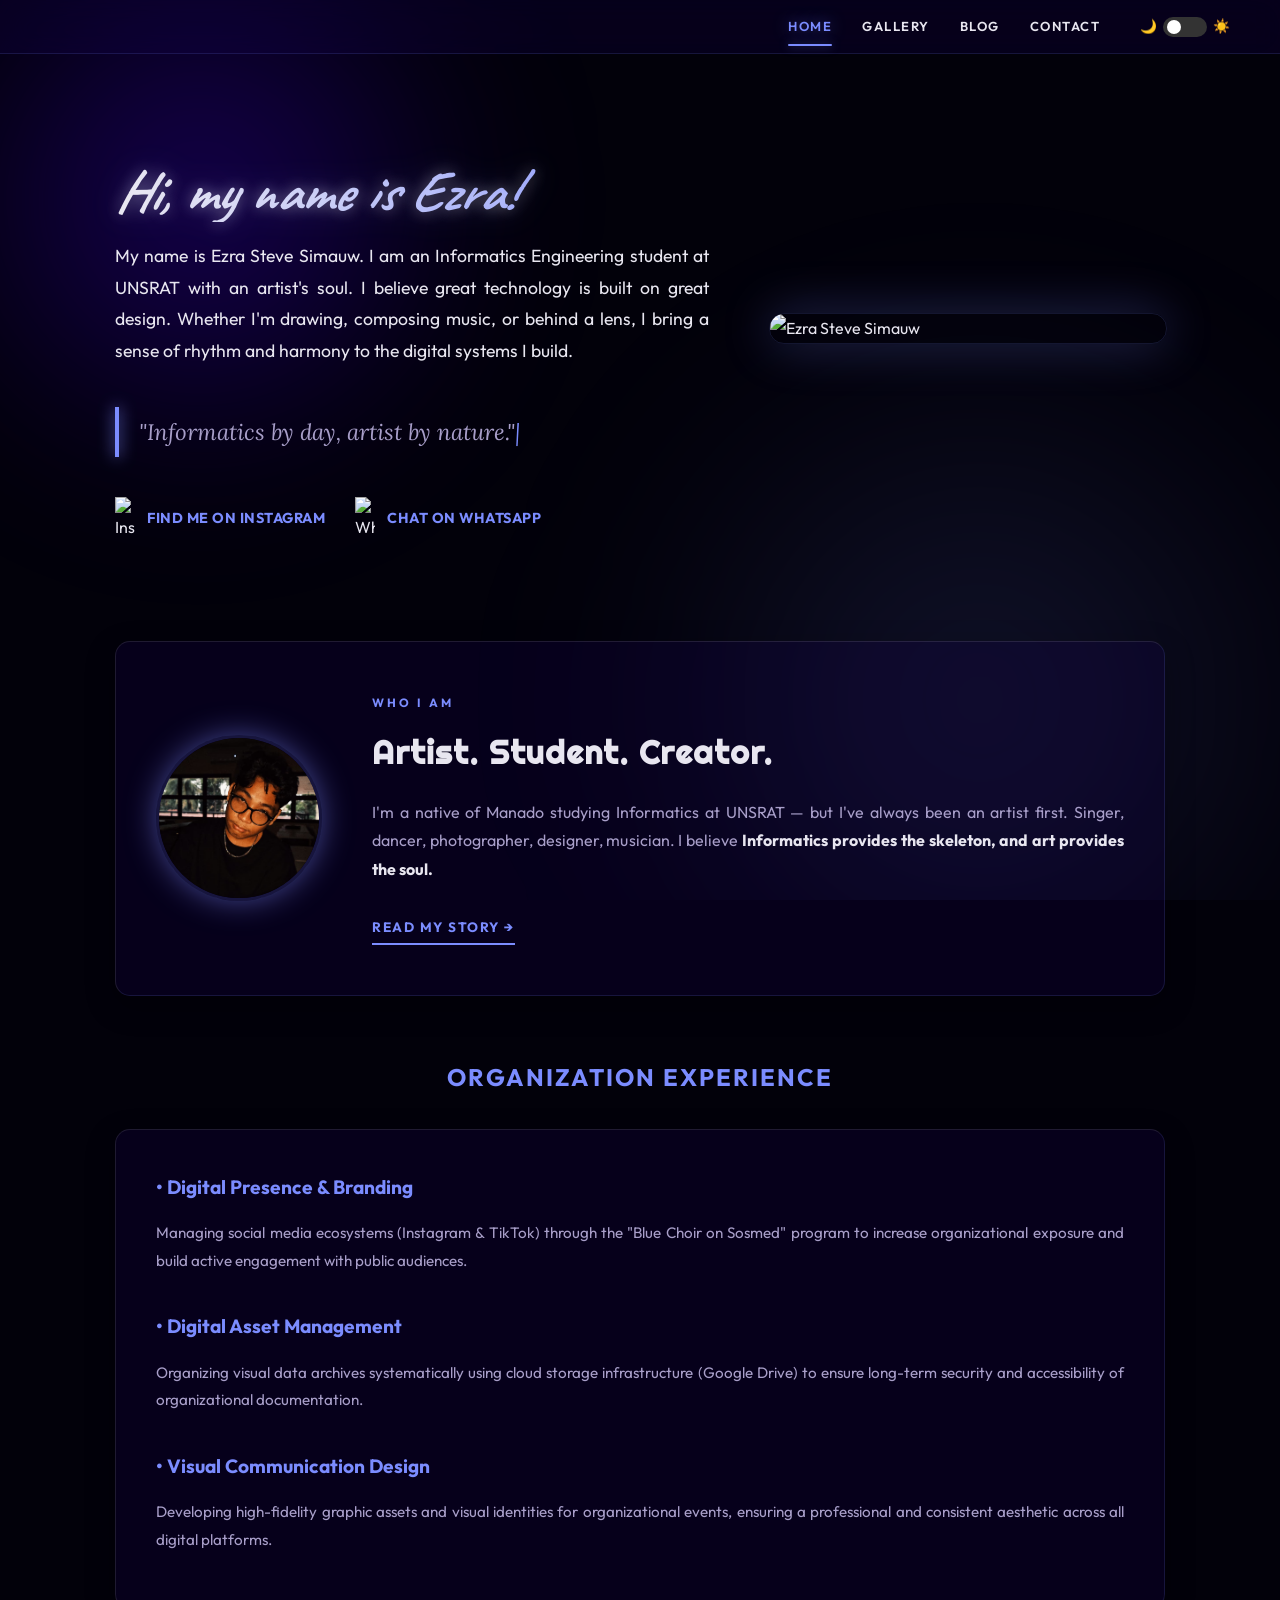
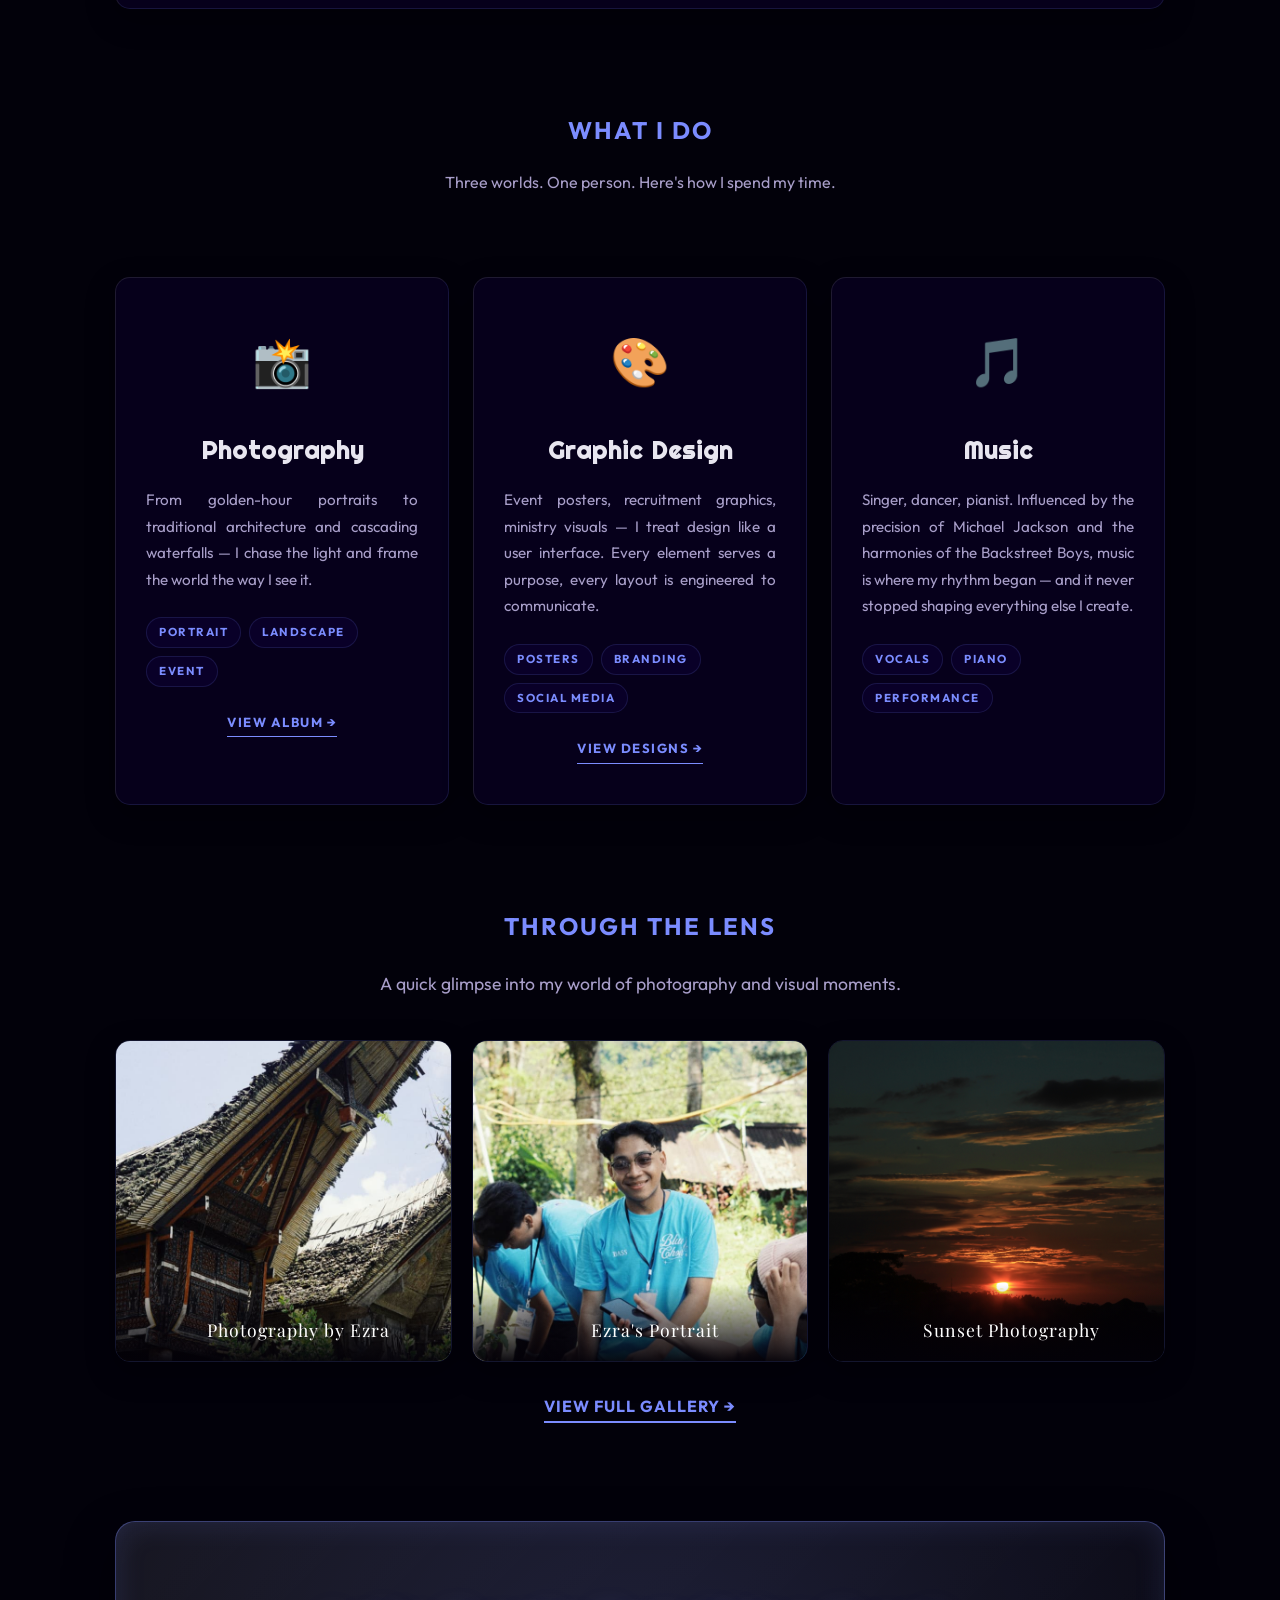
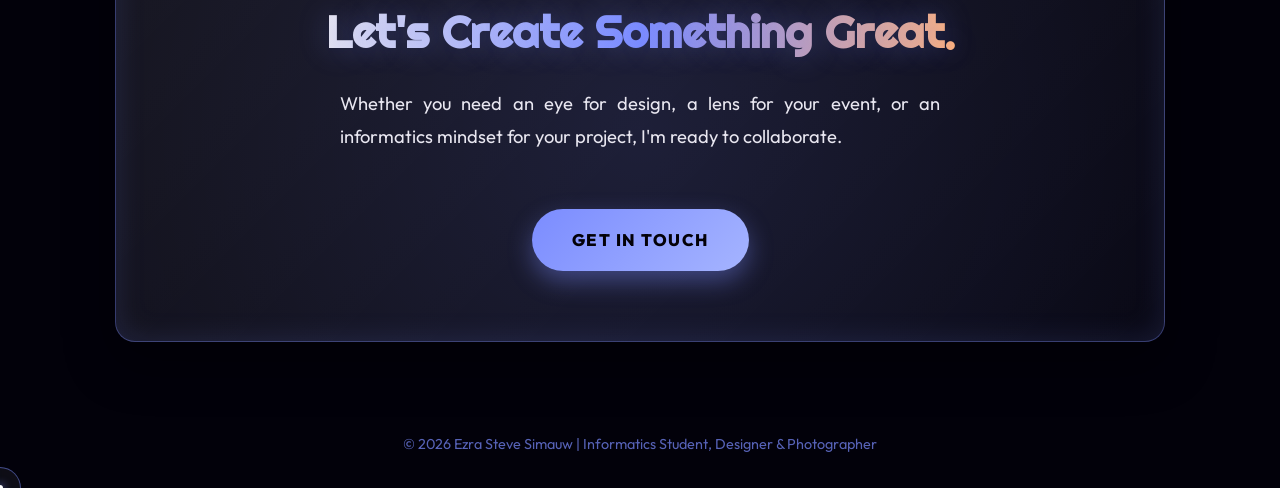
==== commit 2f5f5cbc: "New Update BRO" ====
--- a/index.html
+++ b/index.html
@@ -6,7 +6,7 @@
     <title>Ezra's Web | Portfolio</title>
     <link rel="stylesheet" href="style.css">
     
-    <link href="https://fonts.googleapis.com/css2?family=Caveat:wght@700&family=Playfair+Display:ital,wght@1,700&family=Righteous&display=swap" rel="stylesheet">
+    <link href="https://fonts.googleapis.com/css2?family=Caveat:wght@700&family=Playfair+Display:ital,wght@1,700&family=Righteous&family=Outfit:wght@300;400;500;600&display=swap" rel="stylesheet">
     
     <script defer src="script.js"></script>
     <style>
@@ -234,8 +234,83 @@
             color: #030108;
         }
     </style>
+
+    <style id="preloader-style">
+        #preloader {
+            position: fixed;
+            inset: 0;
+            z-index: 9999;
+            background: var(--bg-color, #02010A);
+            display: flex;
+            align-items: center;
+            justify-content: center;
+            transition: opacity 0.5s ease, visibility 0.5s ease;
+        }
+        #preloader.hidden {
+            opacity: 0;
+            visibility: hidden;
+        }
+        .preloader-inner {
+            display: flex;
+            flex-direction: column;
+            align-items: center;
+            gap: 20px;
+        }
+        .preloader-shutter {
+            width: 60px;
+            height: 60px;
+            position: relative;
+            animation: shutter-spin 1.2s ease-in-out infinite;
+        }
+        .blade {
+            position: absolute;
+            width: 50%;
+            height: 50%;
+            background: #7B8CFF;
+            top: 50%;
+            left: 50%;
+            transform-origin: 0 0;
+            border-radius: 0 0 100% 0;
+            opacity: 0.85;
+        }
+        .blade:nth-child(1) { transform: rotate(0deg)   translateY(-100%); }
+        .blade:nth-child(2) { transform: rotate(60deg)  translateY(-100%); }
+        .blade:nth-child(3) { transform: rotate(120deg) translateY(-100%); }
+        .blade:nth-child(4) { transform: rotate(180deg) translateY(-100%); }
+        .blade:nth-child(5) { transform: rotate(240deg) translateY(-100%); }
+        .blade:nth-child(6) { transform: rotate(300deg) translateY(-100%); }
+        @keyframes shutter-spin {
+            0%   { transform: rotate(0deg)   scale(1);    }
+            50%  { transform: rotate(180deg) scale(0.85); }
+            100% { transform: rotate(360deg) scale(1);    }
+        }
+        .preloader-name {
+            font-family: 'Righteous', cursive;
+            font-size: 1.1rem;
+            letter-spacing: 6px;
+            color: #7B8CFF;
+            margin: 0;
+            animation: pulse-fade 1.2s ease-in-out infinite;
+        }
+        @keyframes pulse-fade {
+            0%, 100% { opacity: 1;   }
+            50%       { opacity: 0.3; }
+        }
+    </style>
 </head>
 <body>
+    <!-- PRELOADER -->
+    <div id="preloader">
+        <div class="preloader-inner">
+            <div class="preloader-shutter">
+                <div class="blade"></div><div class="blade"></div>
+                <div class="blade"></div><div class="blade"></div>
+                <div class="blade"></div><div class="blade"></div>
+            </div>
+            <p class="preloader-name">EZRA</p>
+        </div>
+    </div>
+
 
     <div id="bg-canvas"></div>
 
@@ -291,6 +366,25 @@
             </div>
         </section>
 
+
+        <!-- ABOUT ME TEASER -->
+        <section class="css-fade delay-2" style="margin-top: 100px;">
+            <div class="glass-card" style="padding: 50px 40px; display: flex; gap: 50px; align-items: center; flex-wrap: wrap;">
+                <img src="Portrait/Ezra5.jpeg" alt="Ezra Steve Simauw"
+                    style="width: 160px; height: 160px; object-fit: cover; object-position: center top;
+                           border-radius: 50%; border: 3px solid var(--glass-border);
+                           box-shadow: 0 0 30px var(--glow); flex-shrink: 0;">
+                <div style="flex: 1; min-width: 240px;">
+                    <p style="font-size: 0.75rem; font-weight: 700; letter-spacing: 3px; color: var(--accent); margin: 0 0 10px 0;">WHO I AM</p>
+                    <h2 style="font-family: 'Righteous', cursive; color: var(--text-main); font-size: 2rem; margin: 0 0 16px 0; letter-spacing: 1px;">Artist. Student. Creator.</h2>
+                    <p class="descriptive-text" style="color: var(--text-sub); font-size: 1rem; line-height: 1.8; margin: 0 0 28px 0;">
+                        I'm a native of Manado studying Informatics at UNSRAT — but I've always been an artist first. Singer, dancer, photographer, designer, musician. I believe <b style="color: var(--text-main);">Informatics provides the skeleton, and art provides the soul.</b>
+                    </p>
+                    <a href="about.html" style="display: inline-block; color: var(--accent); font-size: 0.85rem; font-weight: 700; letter-spacing: 1.5px; text-decoration: none; border-bottom: 2px solid var(--accent); padding-bottom: 3px; transition: 0.3s;">READ MY STORY &rarr;</a>
+                </div>
+            </div>
+        </section>
+
         <section class="experience-section css-fade delay-3">
             <h2 style="text-align: center; color: var(--accent); letter-spacing: 2px; margin-top: 60px;">ORGANIZATION EXPERIENCE</h2>
             
@@ -322,32 +416,54 @@
         </section>
 
         <section class="css-fade delay-3" style="margin-top: 100px;">
-            <h2 style="text-align: center; color: var(--accent); letter-spacing: 2px;">WHAT I DO</h2>
-            
-            <div class="services-grid">
-                <div class="glass-card service-card">
-                    <div style="font-size: 3rem; margin-bottom: 20px;">💡</div>
-                    <h3>Creative Tech</h3>
-                    <p class="descriptive-text" style="font-size: 0.95rem; color: var(--text-sub);">
-                        Bridging the gap between functional code and aesthetic design to build digital environments that just make sense.
-                    </p>
-                </div>
-
-                <div class="glass-card service-card">
+            <h2 style="text-align: center; color: var(--accent); letter-spacing: 2px; margin-bottom: 10px;">WHAT I DO</h2>
+            <p style="text-align:center; color: var(--text-sub); font-size: 1rem; margin-bottom: 50px; max-width: 500px; margin-left: auto; margin-right: auto;">
+                Three worlds. One person. Here's how I spend my time.
+            </p>
+
+            <div class="services-grid" style="grid-template-columns: repeat(auto-fit, minmax(260px, 1fr)); gap: 24px;">
+
+                <div class="glass-card service-card" style="position: relative; overflow: hidden; padding: 40px 30px;">
                     <div style="font-size: 3rem; margin-bottom: 20px;">📸</div>
-                    <h3>Photography</h3>
-                    <p class="descriptive-text" style="font-size: 0.95rem; color: var(--text-sub);">
-                        Capturing moments and telling stories through high-quality event, portrait, and street photography.
-                    </p>
-                </div>
-
-                <div class="glass-card service-card">
+                    <h3 style="color: var(--text-main); font-family: 'Righteous', cursive; font-size: 1.5rem; margin-bottom: 12px; letter-spacing: 1px;">Photography</h3>
+                    <p class="descriptive-text" style="font-size: 0.95rem; color: var(--text-sub); line-height: 1.75;">
+                        From golden-hour portraits to traditional architecture and cascading waterfalls — I chase the light and frame the world the way I see it.
+                    </p>
+                    <div style="margin-top: 24px; display: flex; gap: 8px; flex-wrap: wrap;">
+                        <span style="font-size: 0.72rem; font-weight: 700; letter-spacing: 1.5px; color: var(--accent); border: 1px solid var(--glass-border); background: var(--glass-bg); padding: 4px 12px; border-radius: 20px;">PORTRAIT</span>
+                        <span style="font-size: 0.72rem; font-weight: 700; letter-spacing: 1.5px; color: var(--accent); border: 1px solid var(--glass-border); background: var(--glass-bg); padding: 4px 12px; border-radius: 20px;">LANDSCAPE</span>
+                        <span style="font-size: 0.72rem; font-weight: 700; letter-spacing: 1.5px; color: var(--accent); border: 1px solid var(--glass-border); background: var(--glass-bg); padding: 4px 12px; border-radius: 20px;">EVENT</span>
+                    </div>
+                    <a href="album-photography.html" style="display: inline-block; margin-top: 24px; color: var(--accent); font-size: 0.82rem; font-weight: 700; letter-spacing: 1.5px; text-decoration: none; border-bottom: 1px solid var(--accent); padding-bottom: 2px; transition: 0.3s;">VIEW ALBUM &rarr;</a>
+                </div>
+
+                <div class="glass-card service-card" style="position: relative; overflow: hidden; padding: 40px 30px;">
                     <div style="font-size: 3rem; margin-bottom: 20px;">🎨</div>
-                    <h3>Visual Design</h3>
-                    <p class="descriptive-text" style="font-size: 0.95rem; color: var(--text-sub);">
-                        Creating striking visual identities, layouts, and digital assets that communicate exactly the right message.
-                    </p>
-                </div>
+                    <h3 style="color: var(--text-main); font-family: 'Righteous', cursive; font-size: 1.5rem; margin-bottom: 12px; letter-spacing: 1px;">Graphic Design</h3>
+                    <p class="descriptive-text" style="font-size: 0.95rem; color: var(--text-sub); line-height: 1.75;">
+                        Event posters, recruitment graphics, ministry visuals — I treat design like a user interface. Every element serves a purpose, every layout is engineered to communicate.
+                    </p>
+                    <div style="margin-top: 24px; display: flex; gap: 8px; flex-wrap: wrap;">
+                        <span style="font-size: 0.72rem; font-weight: 700; letter-spacing: 1.5px; color: var(--accent); border: 1px solid var(--glass-border); background: var(--glass-bg); padding: 4px 12px; border-radius: 20px;">POSTERS</span>
+                        <span style="font-size: 0.72rem; font-weight: 700; letter-spacing: 1.5px; color: var(--accent); border: 1px solid var(--glass-border); background: var(--glass-bg); padding: 4px 12px; border-radius: 20px;">BRANDING</span>
+                        <span style="font-size: 0.72rem; font-weight: 700; letter-spacing: 1.5px; color: var(--accent); border: 1px solid var(--glass-border); background: var(--glass-bg); padding: 4px 12px; border-radius: 20px;">SOCIAL MEDIA</span>
+                    </div>
+                    <a href="album-design.html" style="display: inline-block; margin-top: 24px; color: var(--accent); font-size: 0.82rem; font-weight: 700; letter-spacing: 1.5px; text-decoration: none; border-bottom: 1px solid var(--accent); padding-bottom: 2px; transition: 0.3s;">VIEW DESIGNS &rarr;</a>
+                </div>
+
+                <div class="glass-card service-card" style="position: relative; overflow: hidden; padding: 40px 30px;">
+                    <div style="font-size: 3rem; margin-bottom: 20px;">🎵</div>
+                    <h3 style="color: var(--text-main); font-family: 'Righteous', cursive; font-size: 1.5rem; margin-bottom: 12px; letter-spacing: 1px;">Music</h3>
+                    <p class="descriptive-text" style="font-size: 0.95rem; color: var(--text-sub); line-height: 1.75;">
+                        Singer, dancer, pianist. Influenced by the precision of Michael Jackson and the harmonies of the Backstreet Boys, music is where my rhythm began — and it never stopped shaping everything else I create.
+                    </p>
+                    <div style="margin-top: 24px; display: flex; gap: 8px; flex-wrap: wrap;">
+                        <span style="font-size: 0.72rem; font-weight: 700; letter-spacing: 1.5px; color: var(--accent); border: 1px solid var(--glass-border); background: var(--glass-bg); padding: 4px 12px; border-radius: 20px;">VOCALS</span>
+                        <span style="font-size: 0.72rem; font-weight: 700; letter-spacing: 1.5px; color: var(--accent); border: 1px solid var(--glass-border); background: var(--glass-bg); padding: 4px 12px; border-radius: 20px;">PIANO</span>
+                        <span style="font-size: 0.72rem; font-weight: 700; letter-spacing: 1.5px; color: var(--accent); border: 1px solid var(--glass-border); background: var(--glass-bg); padding: 4px 12px; border-radius: 20px;">PERFORMANCE</span>
+                    </div>
+                </div>
+
             </div>
         </section>
 
@@ -397,5 +513,113 @@
 
 
     <button id="back-to-top" title="Back to top">&#8679;</button>
+
+    <script>
+        window.addEventListener('load', () => {
+            const preloader = document.getElementById('preloader');
+            if (preloader) {
+                setTimeout(() => preloader.classList.add('hidden'), 300);
+            }
+        });
+    </script>
+
+    <!-- EASTER EGG: Konami Code -->
+    <script>
+        (function() {
+            const KONAMI = ['ArrowUp','ArrowUp','ArrowDown','ArrowDown','ArrowLeft','ArrowRight','ArrowLeft','ArrowRight','b','a'];
+            let pos = 0;
+
+            document.addEventListener('keydown', (e) => {
+                if (e.key === KONAMI[pos]) {
+                    pos++;
+                    if (pos === KONAMI.length) {
+                        pos = 0;
+                        triggerEasterEgg();
+                    }
+                } else {
+                    pos = e.key === KONAMI[0] ? 1 : 0;
+                }
+            });
+
+            function triggerEasterEgg() {
+                // Toast message
+                const toast = document.createElement('div');
+                toast.id = 'egg-toast';
+                toast.innerHTML = '📷 You found the secret! <b>Ezra was here.</b>';
+                Object.assign(toast.style, {
+                    position: 'fixed', bottom: '40px', left: '50%',
+                    transform: 'translateX(-50%) translateY(20px)',
+                    background: '#7B8CFF', color: '#04052E',
+                    fontFamily: "'Outfit', sans-serif", fontWeight: '700',
+                    fontSize: '0.95rem', letterSpacing: '0.5px',
+                    padding: '14px 28px', borderRadius: '40px',
+                    zIndex: '99999', opacity: '0',
+                    transition: 'opacity 0.4s ease, transform 0.4s ease',
+                    whiteSpace: 'nowrap', boxShadow: '0 0 30px rgba(123,140,255,0.6)'
+                });
+                document.body.appendChild(toast);
+                requestAnimationFrame(() => {
+                    toast.style.opacity = '1';
+                    toast.style.transform = 'translateX(-50%) translateY(0)';
+                });
+                setTimeout(() => {
+                    toast.style.opacity = '0';
+                    toast.style.transform = 'translateX(-50%) translateY(20px)';
+                    setTimeout(() => toast.remove(), 400);
+                }, 3500);
+
+                // Confetti burst
+                launchConfetti();
+            }
+
+            function launchConfetti() {
+                const colors = ['#7B8CFF','#ff7eb3','#fff176','#69ffb4','#ff9d4d','#c084fc'];
+                const count = 120;
+                for (let i = 0; i < count; i++) {
+                    const el = document.createElement('div');
+                    const size = Math.random() * 10 + 6;
+                    const color = colors[Math.floor(Math.random() * colors.length)];
+                    const startX = Math.random() * window.innerWidth;
+                    const rotation = Math.random() * 720 - 360;
+                    const duration = Math.random() * 1500 + 1000;
+                    const delay = Math.random() * 400;
+                    Object.assign(el.style, {
+                        position: 'fixed',
+                        top: '-20px',
+                        left: startX + 'px',
+                        width: size + 'px',
+                        height: size + 'px',
+                        background: color,
+                        borderRadius: Math.random() > 0.5 ? '50%' : '2px',
+                        zIndex: '99998',
+                        opacity: '1',
+                        animation: `confetti-fall ${duration}ms ${delay}ms ease-in forwards`,
+                        transform: `rotate(0deg)`,
+                        pointerEvents: 'none',
+                    });
+                    document.body.appendChild(el);
+                    setTimeout(() => el.remove(), duration + delay + 100);
+                }
+
+                // Inject keyframes once
+                if (!document.getElementById('confetti-style')) {
+                    const style = document.createElement('style');
+                    style.id = 'confetti-style';
+                    style.textContent = `
+                        @keyframes confetti-fall {
+                            0%   { transform: translateY(0) rotate(0deg);   opacity: 1; }
+                            100% { transform: translateY(110vh) rotate(var(--r, 360deg)); opacity: 0; }
+                        }
+                    `;
+                    document.head.appendChild(style);
+                }
+
+                // Set random rotation per piece via JS
+                document.querySelectorAll('[style*="confetti-fall"]').forEach(el => {
+                    el.style.setProperty('--r', (Math.random() * 720 - 360) + 'deg');
+                });
+            }
+        })();
+    </script>
 </body>
 </html>
--- a/style.css
+++ b/style.css
@@ -1,4 +1,4 @@
-@import url('https://fonts.googleapis.com/css2?family=Inter:wght@300;400;600&family=Georgia&display=swap');
+@import url('https://fonts.googleapis.com/css2?family=DM+Sans:ital,opsz,wght@0,9..40,300;0,9..40,400;0,9..40,600;0,9..40,700;1,9..40,400&family=Sora:wght@400;600;700;800&family=Lora:ital,wght@1,400;1,600&family=Outfit:wght@300;400;500;600&display=swap');
 
 /* ============================================
    THEME VARIABLES
@@ -36,12 +36,19 @@
 body {
     background-color: var(--bg-color);
     color: var(--text-main);
-    font-family: 'Inter', sans-serif;
+    font-family: 'Outfit', sans-serif;
     margin: 0;
     overflow-x: hidden;
     line-height: 1.8;
     opacity: 1;
     transition: background-color 0.4s ease, color 0.4s ease, opacity 0.4s ease-out;
+}
+
+/* Body / descriptive text — Nunito */
+p, li, label, input, textarea, .descriptive-text, .topic-list li,
+.form-control, .post-card p, nav a, .album-info p, .back-link,
+.sidebar-title, .post-date, footer {
+    font-family: 'Outfit', sans-serif;
 }
 
 body.fade-out {
@@ -244,6 +251,7 @@
    TYPOGRAPHY
    ============================================ */
 h1 {
+    font-family: 'Sora', sans-serif;
     font-size: 3.5rem;
     background: linear-gradient(to right, var(--text-main), var(--accent));
     -webkit-background-clip: text;
@@ -260,7 +268,7 @@
 }
 
 .quote-text {
-    font-family: 'Georgia', serif;
+    font-family: 'Lora', serif;
     font-style: italic;
     font-size: 1.4rem;
     color: var(--text-sub);
@@ -360,7 +368,7 @@
     text-align: center;
     color: var(--accent);
     padding: 15px 0;
-    font-family: 'Georgia', serif;
+    font-family: 'Lora', serif;
     font-size: 1.2rem;
     animation: zoomIn 0.3s ease;
 }
@@ -434,7 +442,7 @@
     margin-top: 15px;
     display: inline-block;
     transition: 0.3s;
-    font-family: 'Inter', sans-serif;
+    font-family: 'Outfit', sans-serif;
 }
 
 .read-more-btn:hover {
@@ -593,6 +601,24 @@
     .gallery-grid {
         grid-template-columns: repeat(auto-fit, minmax(250px, 1fr));
     }
+
+    /* Fix landscape image centering on mobile */
+    .photo-item img,
+    .gallery-item img,
+    .album-image,
+    .post-photo-grid img {
+        object-fit: cover;
+        object-position: center center !important;
+    }
+
+    /* Make blog photo grid single column so landscape images render better */
+    .post-photo-grid {
+        grid-template-columns: 1fr;
+    }
+
+    .post-photo-grid img {
+        height: 220px;
+    }
 }
 
 /* ============================================
@@ -623,6 +649,15 @@
    ============================================ */
 .photo-item {
     position: relative;
+}
+
+/* Ensure landscape images are always centered, not top-cropped */
+.photo-item img,
+.gallery-item img,
+.album-image,
+.post-photo-grid img {
+    object-fit: cover;
+    object-position: center center;
 }
 
 .photo-item .hover-overlay {
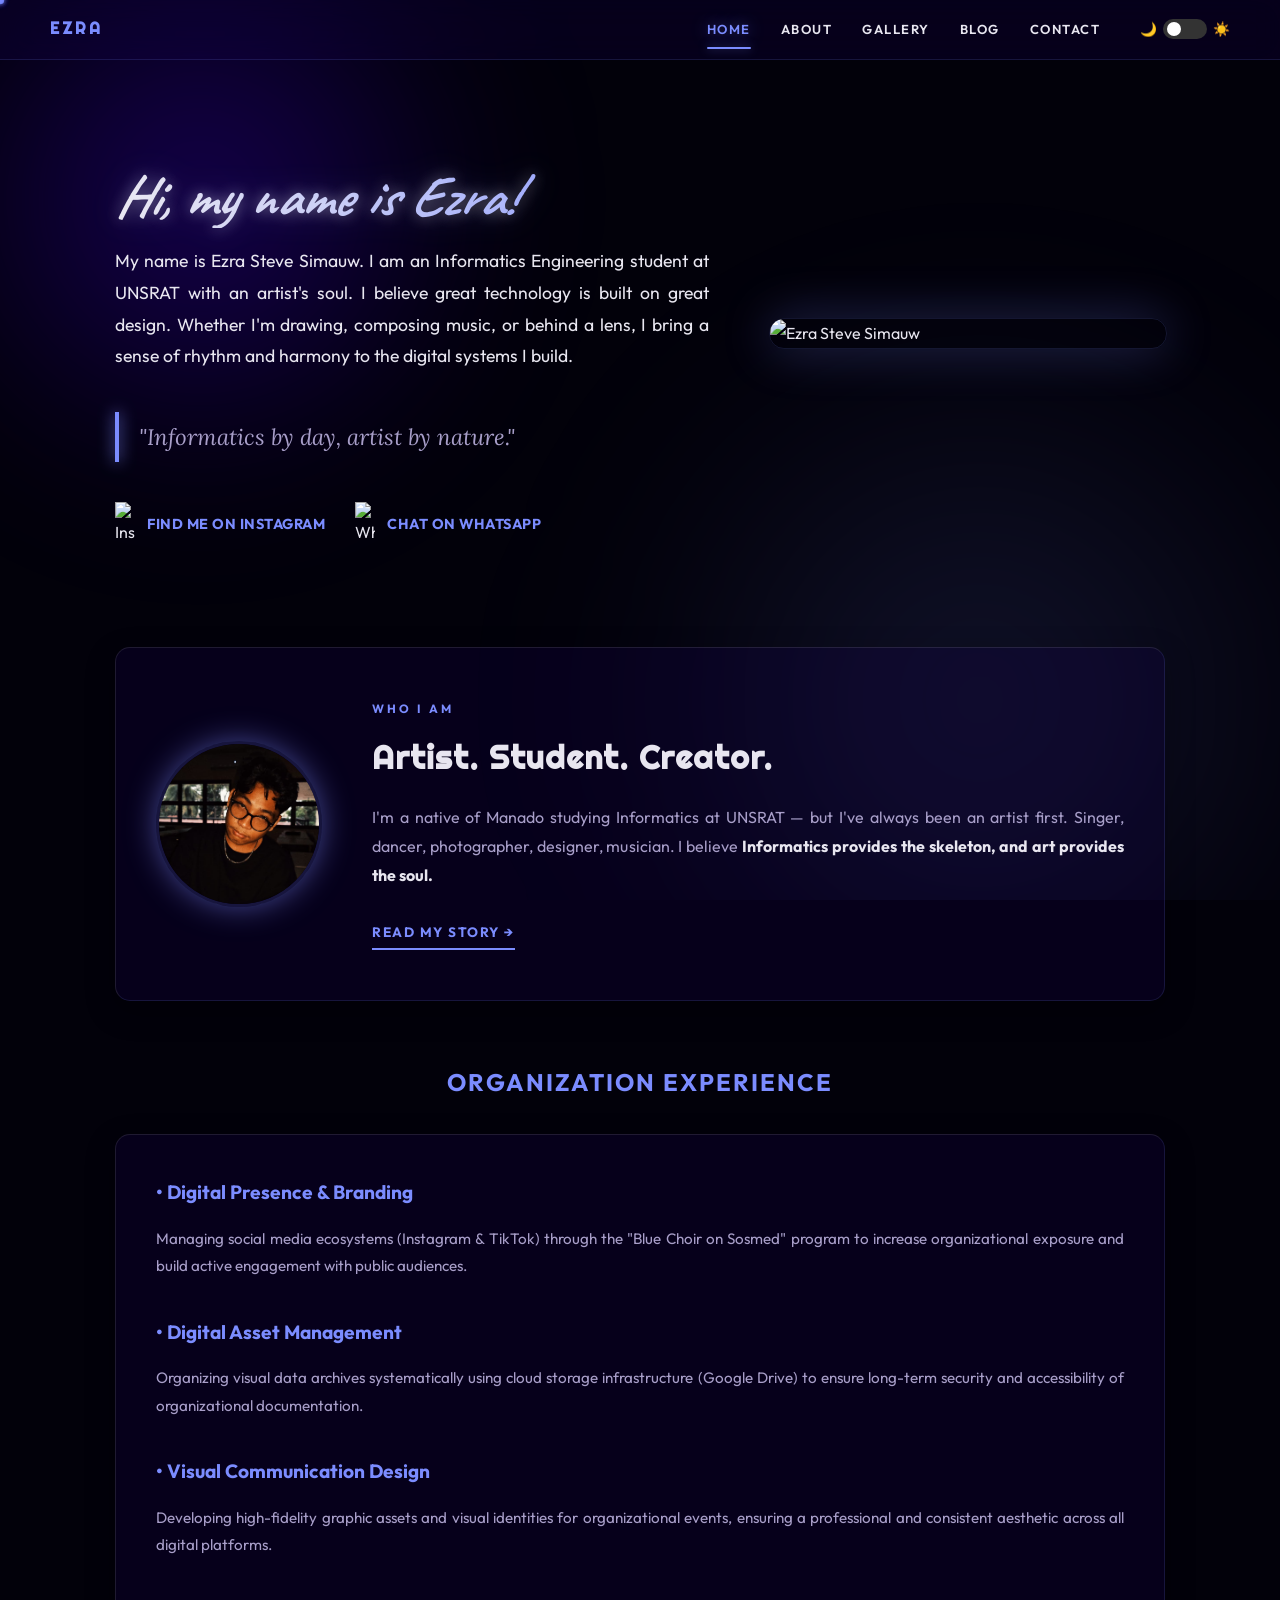
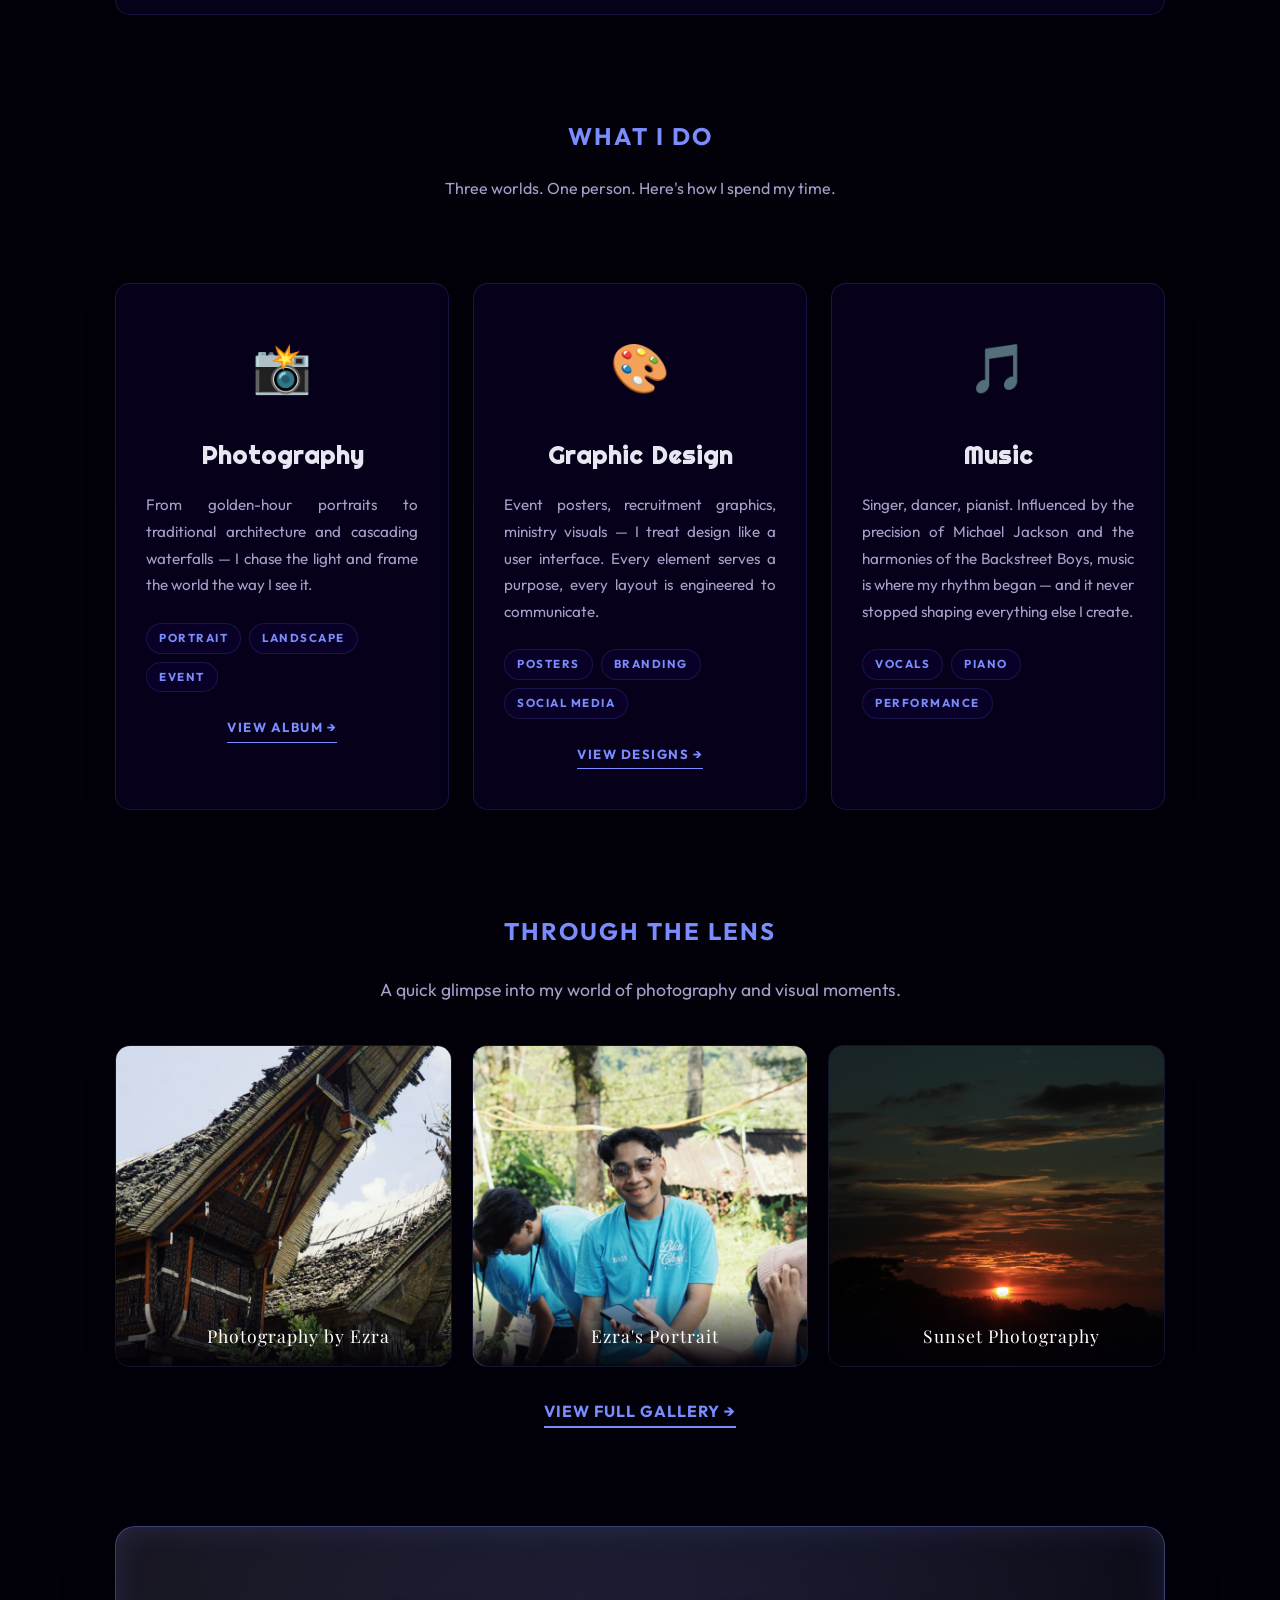
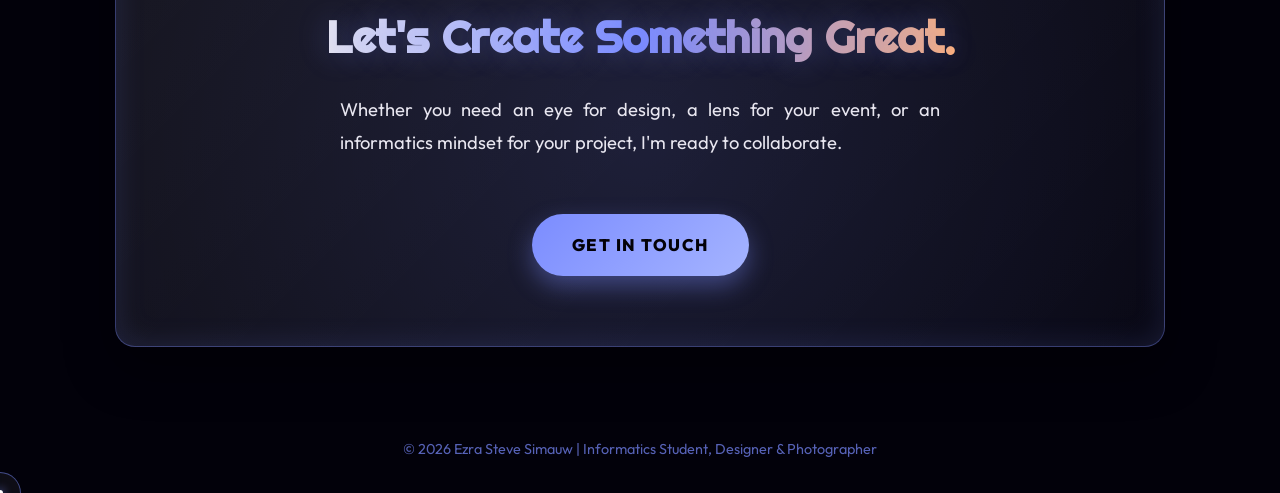
==== commit 7b633afd: "NEW UPDATE BIG BRO!" ====
--- a/index.html
+++ b/index.html
@@ -84,7 +84,7 @@
             100% { opacity: 1; transform: scale(1) rotate(0deg); }
         }
 
-        /* EXPERTISE SECTION STYLES */
+        
         .services-grid {
             display: flex;
             gap: 30px;
@@ -112,7 +112,7 @@
             letter-spacing: 1px;
         }
 
-        /* NEW MINI-GALLERY STYLES */
+        
         .photo-grid {
             display: flex;
             gap: 20px;
@@ -135,14 +135,13 @@
             width: 100%;
             height: 100%;
             object-fit: cover;
-            transition: transform 0.6s cubic-bezier(0.25, 1, 0.5, 1);
         }
 
         .photo-item:hover img {
-            transform: scale(1.1);
-        }
-
-        /* CAPTION STYLES FOR MINI GALLERY */
+            transform: none;
+        }
+
+        
         .photo-caption {
             position: absolute;
             bottom: 0;
@@ -164,7 +163,7 @@
             padding-bottom: 25px;
         }
 
-        /* HIGH-POP CTA STYLES */
+        
         .cta-card {
             background: linear-gradient(135deg, rgba(255, 255, 255, 0.08), rgba(255, 255, 255, 0.02));
             backdrop-filter: blur(25px) saturate(200%);
@@ -299,7 +298,7 @@
     </style>
 </head>
 <body>
-    <!-- PRELOADER -->
+    
     <div id="preloader">
         <div class="preloader-inner">
             <div class="preloader-shutter">
@@ -311,19 +310,25 @@
         </div>
     </div>
 
-
     <div id="bg-canvas"></div>
 
-   <nav>
-    <a href="index.html" class="active">HOME</a>
-    <a href="gallery.html">GALLERY</a>
-    <a href="blog.html">BLOG</a>
-    <a href="contact.html">CONTACT</a>
-           <div class="theme-switch-wrapper">
-            <label class="theme-switch" for="checkbox">
-                <input type="checkbox" id="checkbox" />
-                <div class="slider"></div>
-            </label>
+    <nav>
+        <a href="index.html" class="nav-brand">EZRA</a>
+        <button class="hamburger" aria-label="Toggle menu">
+            <span></span><span></span><span></span>
+        </button>
+        <div class="nav-links">
+            <a href="index.html" class="active">HOME</a>
+            <a href="about.html">ABOUT</a>
+            <a href="gallery.html">GALLERY</a>
+            <a href="blog.html">BLOG</a>
+            <a href="contact.html">CONTACT</a>
+            <div class="theme-switch-wrapper">
+                <label class="theme-switch" for="checkbox">
+                    <input type="checkbox" id="checkbox" />
+                    <div class="slider"></div>
+                </label>
+            </div>
         </div>
     </nav>  
 
@@ -346,14 +351,14 @@
 
                 <div style="display: flex; gap: 30px; margin-top: 25px; flex-wrap: wrap;">
                     <div style="display: flex; align-items: center; gap: 12px;">
-                        <img src="https://uxwing.com/wp-content/themes/uxwing/download/brands-and-social-media/instagram-white-icon.png" width="20" alt="Instagram">
+                        <img src="https://cdn.simpleicons.org/instagram/ffffff" width="20" alt="Instagram">
                         <a href="https://www.instagram.com/itsezra_ffs/" target="_blank" style="color: var(--accent); text-decoration: none; font-weight: bold; font-size: 0.9rem; letter-spacing: 0.5px; transition: 0.3s;">
                             FIND ME ON INSTAGRAM
                         </a>
                     </div>
 
                     <div style="display: flex; align-items: center; gap: 12px;">
-                        <img src="https://uxwing.com/wp-content/themes/uxwing/download/brands-and-social-media/whatsapp-white-icon.png" width="20" alt="WhatsApp">
+                        <img src="https://cdn.simpleicons.org/whatsapp/ffffff" width="20" alt="WhatsApp">
                         <a href="https://wa.me/628114921000" target="_blank" style="color: var(--accent); text-decoration: none; font-weight: bold; font-size: 0.9rem; letter-spacing: 0.5px; transition: 0.3s;">
                             CHAT ON WHATSAPP
                         </a>
@@ -366,8 +371,7 @@
             </div>
         </section>
 
-
-        <!-- ABOUT ME TEASER -->
+        
         <section class="css-fade delay-2" style="margin-top: 100px;">
             <div class="glass-card" style="padding: 50px 40px; display: flex; gap: 50px; align-items: center; flex-wrap: wrap;">
                 <img src="Portrait/Ezra5.jpeg" alt="Ezra Steve Simauw"
@@ -511,7 +515,6 @@
         &copy; 2026 Ezra Steve Simauw | Informatics Student, Designer &amp; Photographer
     </footer>
 
-
     <button id="back-to-top" title="Back to top">&#8679;</button>
 
     <script>
@@ -523,7 +526,7 @@
         });
     </script>
 
-    <!-- EASTER EGG: Konami Code -->
+    
     <script>
         (function() {
             const KONAMI = ['ArrowUp','ArrowUp','ArrowDown','ArrowDown','ArrowLeft','ArrowRight','ArrowLeft','ArrowRight','b','a'];
@@ -542,7 +545,7 @@
             });
 
             function triggerEasterEgg() {
-                // Toast message
+                
                 const toast = document.createElement('div');
                 toast.id = 'egg-toast';
                 toast.innerHTML = '📷 You found the secret! <b>Ezra was here.</b>';
@@ -568,7 +571,7 @@
                     setTimeout(() => toast.remove(), 400);
                 }, 3500);
 
-                // Confetti burst
+                
                 launchConfetti();
             }
 
@@ -601,7 +604,7 @@
                     setTimeout(() => el.remove(), duration + delay + 100);
                 }
 
-                // Inject keyframes once
+                
                 if (!document.getElementById('confetti-style')) {
                     const style = document.createElement('style');
                     style.id = 'confetti-style';
@@ -614,7 +617,7 @@
                     document.head.appendChild(style);
                 }
 
-                // Set random rotation per piece via JS
+                
                 document.querySelectorAll('[style*="confetti-fall"]').forEach(el => {
                     el.style.setProperty('--r', (Math.random() * 720 - 360) + 'deg');
                 });
--- a/style.css
+++ b/style.css
@@ -1,8 +1,5 @@
 @import url('https://fonts.googleapis.com/css2?family=DM+Sans:ital,opsz,wght@0,9..40,300;0,9..40,400;0,9..40,600;0,9..40,700;1,9..40,400&family=Sora:wght@400;600;700;800&family=Lora:ital,wght@1,400;1,600&family=Outfit:wght@300;400;500;600&display=swap');
 
-/* ============================================
-   THEME VARIABLES
-   ============================================ */
 :root {
     --bg-color: #02010A;
     --glass-bg: rgba(20, 1, 82, 0.25);
@@ -16,7 +13,6 @@
     --modal-bg: rgba(3, 1, 8, 0.95);
 }
 
-/* Light Mode Override */
 [data-theme="light"] {
     --bg-color: #f4f4f9;
     --glass-bg: rgba(255, 255, 255, 0.7);
@@ -30,9 +26,6 @@
     --modal-bg: rgba(255, 255, 255, 0.98);
 }
 
-/* ============================================
-   BASE BODY — single definition
-   ============================================ */
 body {
     background-color: var(--bg-color);
     color: var(--text-main);
@@ -44,7 +37,6 @@
     transition: background-color 0.4s ease, color 0.4s ease, opacity 0.4s ease-out;
 }
 
-/* Body / descriptive text — Nunito */
 p, li, label, input, textarea, .descriptive-text, .topic-list li,
 .form-control, .post-card p, nav a, .album-info p, .back-link,
 .sidebar-title, .post-date, footer {
@@ -55,9 +47,6 @@
     opacity: 0;
 }
 
-/* ============================================
-   BACKGROUND CANVAS — single definition
-   ============================================ */
 #bg-canvas {
     position: fixed;
     top: 0;
@@ -94,9 +83,6 @@
     animation: drift 20s infinite alternate-reverse ease-in-out;
 }
 
-/* ============================================
-   NAVIGATION
-   ============================================ */
 nav {
     backdrop-filter: blur(15px);
     background: var(--glass-bg);
@@ -105,7 +91,7 @@
     top: 0;
     z-index: 1000;
     display: flex;
-    justify-content: flex-end;
+    justify-content: space-between;
     align-items: center;
     gap: 30px;
     border-bottom: 1px solid var(--glass-border);
@@ -143,9 +129,6 @@
     border-radius: 2px;
 }
 
-/* ============================================
-   THEME TOGGLE SWITCH
-   ============================================ */
 .theme-switch-wrapper {
     display: flex;
     align-items: center;
@@ -210,9 +193,6 @@
     transform: translateX(22px);
 }
 
-/* ============================================
-   LAYOUT & CONTAINERS
-   ============================================ */
 .container {
     max-width: 1050px;
     margin: 60px auto;
@@ -226,9 +206,6 @@
     gap: 50px;
 }
 
-/* ============================================
-   GLASS CARDS
-   ============================================ */
 .glass-card {
     background: var(--glass-bg);
     backdrop-filter: blur(20px);
@@ -247,9 +224,6 @@
     box-shadow: 0 8px 32px 0 rgba(0, 0, 0, 0.6), 0 0 20px rgba(123, 140, 255, 0.1) inset;
 }
 
-/* ============================================
-   TYPOGRAPHY
-   ============================================ */
 h1 {
     font-family: 'Sora', sans-serif;
     font-size: 3.5rem;
@@ -274,9 +248,6 @@
     color: var(--text-sub);
 }
 
-/* ============================================
-   GALLERY
-   ============================================ */
 .gallery-grid {
     display: grid;
     grid-template-columns: repeat(auto-fit, minmax(300px, 1fr));
@@ -309,9 +280,6 @@
     display: block;
 }
 
-/* ============================================
-   LIGHTBOX / MODAL
-   ============================================ */
 #lightbox {
     position: fixed;
     top: 0;
@@ -390,7 +358,6 @@
     transform: scale(1.1);
 }
 
-/* Slider Arrows */
 .prev-btn,
 .next-btn {
     cursor: pointer;
@@ -415,9 +382,6 @@
     transform: scale(1.2);
 }
 
-/* ============================================
-   READ MORE / EXTENDED CONTENT
-   ============================================ */
 .extended-content {
     max-height: 0;
     overflow: hidden;
@@ -450,9 +414,6 @@
     transform: translateY(2px);
 }
 
-/* ============================================
-   ANIMATIONS — single set of keyframes
-   ============================================ */
 @keyframes drift {
     0%   { transform: translate(0px, 0px) scale(1); }
     100% { transform: translate(50px, -50px) scale(1.1); }
@@ -471,9 +432,6 @@
     50% { opacity: 0; }
 }
 
-/* ============================================
-   ANIMATION UTILITY CLASSES
-   ============================================ */
 .css-fade {
     opacity: 0;
     transform: translateY(20px);
@@ -495,18 +453,12 @@
     transform: translateY(0);
 }
 
-/* ============================================
-   BLINKING CURSOR
-   ============================================ */
 .blinking-cursor {
     font-weight: 300;
     color: var(--accent);
     animation: blink 1s step-end infinite;
 }
 
-/* ============================================
-   CUSTOM CURSOR (desktop/mouse only)
-   ============================================ */
 @media (pointer: fine) {
     body, a, button, .gallery-item {
         cursor: none !important;
@@ -547,9 +499,6 @@
     }
 }
 
-/* ============================================
-   FOOTER
-   ============================================ */
 footer {
     text-align: center;
     padding: 60px 0;
@@ -558,9 +507,6 @@
     opacity: 0.6;
 }
 
-/* ============================================
-   RESPONSIVE — MOBILE
-   ============================================ */
 @media screen and (max-width: 768px) {
     nav {
         justify-content: center;
@@ -602,7 +548,7 @@
         grid-template-columns: repeat(auto-fit, minmax(250px, 1fr));
     }
 
-    /* Fix landscape image centering on mobile */
+    
     .photo-item img,
     .gallery-item img,
     .album-image,
@@ -611,7 +557,7 @@
         object-position: center center !important;
     }
 
-    /* Make blog photo grid single column so landscape images render better */
+    
     .post-photo-grid {
         grid-template-columns: 1fr;
     }
@@ -621,10 +567,6 @@
     }
 }
 
-/* ============================================
-   SCROLL ANIMATIONS
-   Images and cards fade+slide in on scroll
-   ============================================ */
 .scroll-reveal {
     opacity: 0;
     transform: translateY(40px);
@@ -636,22 +578,25 @@
     transform: translateY(0);
 }
 
-/* Stagger delays for grid children */
 .scroll-reveal.delay-100 { transition-delay: 0.1s; }
 .scroll-reveal.delay-200 { transition-delay: 0.2s; }
 .scroll-reveal.delay-300 { transition-delay: 0.3s; }
 .scroll-reveal.delay-400 { transition-delay: 0.4s; }
 .scroll-reveal.delay-500 { transition-delay: 0.5s; }
 
-/* ============================================
-   PHOTO ITEM HOVER OVERLAY
-   Color overlay + text slide-up on hover
-   ============================================ */
+.photo-item,
+.photo-item img,
+.album-card,
+.album-image {
+    opacity: 1 !important;
+    transform: none !important;
+    transition: box-shadow 0.3s ease, border-color 0.3s ease !important;
+}
+
 .photo-item {
     position: relative;
 }
 
-/* Ensure landscape images are always centered, not top-cropped */
 .photo-item img,
 .gallery-item img,
 .album-image,
@@ -677,7 +622,7 @@
     align-items: flex-end;
     padding: 20px;
     box-sizing: border-box;
-    pointer-events: none; /* <--- ADD THIS LINE HERE */
+    pointer-events: none; 
 }
 
 .photo-item:hover .hover-overlay {
@@ -700,9 +645,6 @@
     opacity: 1;
 }
 
-/* ============================================
-   BACK TO TOP BUTTON
-   ============================================ */
 #back-to-top {
     position: fixed;
     bottom: 35px;
@@ -736,4 +678,347 @@
     background: #fff;
     color: var(--accent);
     box-shadow: 0 4px 25px var(--glow);
+}
+
+#scroll-progress {
+    position: fixed;
+    top: 0;
+    left: 0;
+    height: 3px;
+    width: 0%;
+    background: linear-gradient(to right, var(--accent), #c084fc);
+    z-index: 9999;
+    box-shadow: 0 0 10px var(--glow);
+    transition: width 0.1s linear;
+    pointer-events: none;
+}
+
+.cursor-trail-dot {
+    position: fixed;
+    border-radius: 50%;
+    background: var(--accent);
+    pointer-events: none;
+    z-index: 9997;
+    transform: translate(-50%, -50%);
+    box-shadow: 0 0 6px var(--glow);
+    transition: opacity 0.3s ease;
+}
+
+@keyframes skeleton-shimmer {
+    0%   { background-position: -400px 0; }
+    100% { background-position:  400px 0; }
+}
+
+.skeleton-loading {
+    background: linear-gradient(
+        90deg,
+        var(--glass-bg) 25%,
+        rgba(123,140,255,0.12) 50%,
+        var(--glass-bg) 75%
+    ) !important;
+    background-size: 800px 100% !important;
+    animation: skeleton-shimmer 1.4s infinite linear !important;
+    border-radius: inherit;
+}
+
+.skeleton-loading img {
+    opacity: 0;
+}
+
+#album-lightbox {
+    position: fixed;
+    inset: 0;
+    background: rgba(2, 1, 10, 0.97);
+    backdrop-filter: blur(20px);
+    z-index: 10000;
+    display: flex;
+    align-items: center;
+    justify-content: center;
+    opacity: 0;
+    visibility: hidden;
+    transition: opacity 0.35s ease, visibility 0.35s ease;
+}
+
+#album-lightbox.open {
+    opacity: 1;
+    visibility: visible;
+}
+
+.lb-img-wrap {
+    display: flex;
+    flex-direction: column;
+    align-items: center;
+    gap: 14px;
+    max-width: 90vw;
+    max-height: 90vh;
+}
+
+#lb-img {
+    max-width: 90vw;
+    max-height: 80vh;
+    object-fit: contain;
+    border-radius: 12px;
+    box-shadow: 0 0 60px rgba(123,140,255,0.25);
+    animation: zoomIn 0.3s ease;
+}
+
+#lb-caption {
+    color: var(--text-sub);
+    font-family: 'Outfit', sans-serif;
+    font-size: 0.9rem;
+    letter-spacing: 1.5px;
+    text-transform: uppercase;
+    margin: 0;
+}
+
+.lb-close, .lb-prev, .lb-next {
+    position: fixed;
+    background: var(--glass-bg);
+    border: 1px solid var(--glass-border);
+    color: var(--text-main);
+    cursor: pointer;
+    border-radius: 50%;
+    display: flex;
+    align-items: center;
+    justify-content: center;
+    transition: background 0.2s, border-color 0.2s, transform 0.2s;
+    font-size: 1.1rem;
+    z-index: 10001;
+}
+
+.lb-close:hover, .lb-prev:hover, .lb-next:hover {
+    background: var(--accent);
+    border-color: var(--accent);
+    color: #fff;
+    transform: scale(1.1);
+}
+
+.lb-close {
+    top: 24px;
+    right: 28px;
+    width: 44px;
+    height: 44px;
+}
+
+.lb-prev {
+    left: 20px;
+    top: 50%;
+    transform: translateY(-50%);
+    width: 48px;
+    height: 48px;
+}
+
+.lb-prev:hover {
+    transform: translateY(-50%) scale(1.1);
+}
+
+.lb-next {
+    right: 20px;
+    top: 50%;
+    transform: translateY(-50%);
+    width: 48px;
+    height: 48px;
+}
+
+.lb-next:hover {
+    transform: translateY(-50%) scale(1.1);
+}
+
+.social-links-grid {
+    display: flex;
+    flex-direction: column;
+    gap: 14px;
+    margin-top: 10px;
+}
+
+.social-link-card {
+    display: flex;
+    align-items: center;
+    gap: 16px;
+    padding: 14px 20px;
+    background: var(--glass-bg);
+    border: 1px solid var(--glass-border);
+    border-radius: 14px;
+    text-decoration: none;
+    color: var(--text-main);
+    transition: transform 0.25s ease, border-color 0.25s ease, box-shadow 0.25s ease, background 0.25s ease;
+    position: relative;
+    overflow: hidden;
+}
+
+.social-link-card::before {
+    content: '';
+    position: absolute;
+    inset: 0;
+    background: linear-gradient(135deg, var(--accent), transparent);
+    opacity: 0;
+    transition: opacity 0.3s ease;
+    z-index: 0;
+}
+
+.social-link-card:hover::before { opacity: 0.08; }
+
+.social-link-card:hover {
+    transform: translateX(6px);
+    border-color: var(--accent);
+    box-shadow: 0 4px 24px var(--glow);
+}
+
+.social-link-card .social-icon {
+    width: 40px;
+    height: 40px;
+    border-radius: 10px;
+    display: flex;
+    align-items: center;
+    justify-content: center;
+    font-size: 1.3rem;
+    flex-shrink: 0;
+    z-index: 1;
+}
+
+.social-link-card .social-text {
+    z-index: 1;
+}
+
+.social-link-card .social-name {
+    font-weight: 700;
+    font-size: 0.9rem;
+    letter-spacing: 1px;
+    color: var(--text-main);
+}
+
+.social-link-card .social-handle {
+    font-size: 0.78rem;
+    color: var(--text-sub);
+    margin-top: 2px;
+}
+
+.social-link-card .social-arrow {
+    margin-left: auto;
+    color: var(--accent);
+    font-size: 1rem;
+    opacity: 0;
+    transform: translateX(-6px);
+    transition: opacity 0.25s ease, transform 0.25s ease;
+    z-index: 1;
+}
+
+.social-link-card:hover .social-arrow {
+    opacity: 1;
+    transform: translateX(0);
+}
+
+@media (max-width: 768px) {
+    .lb-prev { left: 8px; }
+    .lb-next { right: 8px; }
+}
+
+
+.hamburger {
+    display: none;
+    flex-direction: column;
+    justify-content: center;
+    gap: 5px;
+    width: 36px;
+    height: 36px;
+    cursor: pointer;
+    z-index: 1100;
+    background: none;
+    border: none;
+    padding: 4px;
+    margin-left: auto;
+    flex-shrink: 0;
+}
+
+.hamburger span {
+    display: block;
+    height: 2px;
+    width: 100%;
+    background: var(--text-main);
+    border-radius: 2px;
+    transition: transform 0.35s ease, opacity 0.35s ease, background 0.3s ease;
+    transform-origin: center;
+}
+
+.hamburger.open span:nth-child(1) { transform: translateY(7px) rotate(45deg); }
+.hamburger.open span:nth-child(2) { opacity: 0; transform: scaleX(0); }
+.hamburger.open span:nth-child(3) { transform: translateY(-7px) rotate(-45deg); }
+
+.nav-brand {
+    font-family: 'Righteous', cursive;
+    font-size: 1rem;
+    letter-spacing: 3px;
+    color: var(--accent);
+    text-decoration: none;
+    flex-shrink: 0;
+}
+
+.nav-links {
+    display: flex;
+    align-items: center;
+    gap: 30px;
+}
+
+@media screen and (max-width: 768px) {
+    nav {
+        justify-content: space-between;
+        padding: 14px 20px;
+        position: sticky;
+        top: 0;
+        z-index: 2000;
+    }
+
+    .nav-brand {
+        font-size: 1rem;
+        letter-spacing: 3px;
+    }
+
+    .hamburger {
+        display: flex;
+        z-index: 2100;
+        position: relative;
+    }
+
+    .nav-links {
+        display: flex;
+        flex-direction: column;
+        align-items: center;
+        justify-content: center;
+        gap: 28px;
+        position: fixed;
+        top: 0;
+        left: 0;
+        width: 100%;
+        height: 100%;
+        background: rgba(2, 1, 10, 0.97);
+        backdrop-filter: blur(20px);
+        z-index: 2050;
+        opacity: 0;
+        pointer-events: none;
+        transform: translateY(-12px);
+        transition: opacity 0.35s ease, transform 0.35s ease;
+    }
+
+    .nav-links.open {
+        opacity: 1;
+        pointer-events: all;
+        transform: translateY(0);
+    }
+
+    .nav-links a {
+        font-size: 1.4rem !important;
+        letter-spacing: 4px !important;
+    }
+
+    .nav-links .theme-switch-wrapper {
+        margin-left: 0;
+        margin-top: 10px;
+    }
+
+    .hamburger.open {
+        z-index: 2100;
+        position: fixed;
+        top: 14px;
+        right: 20px;
+    }
 }
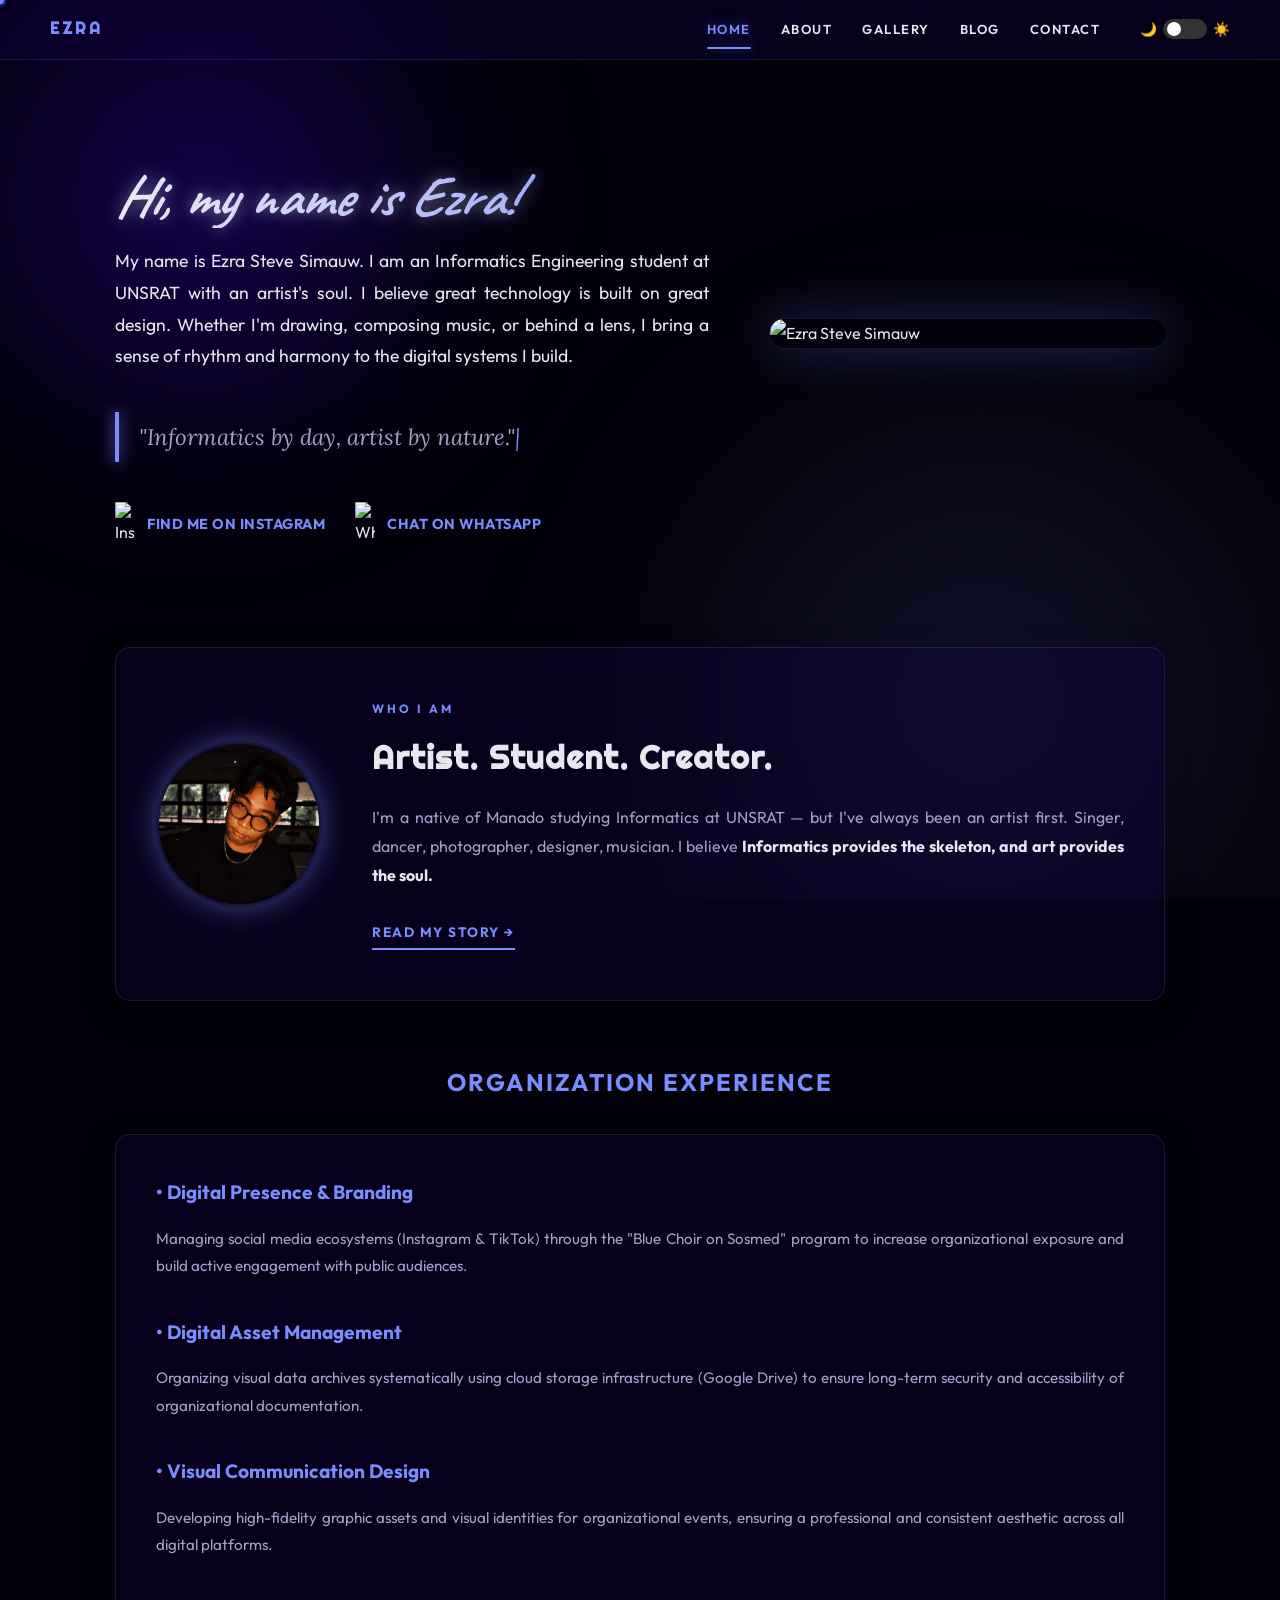
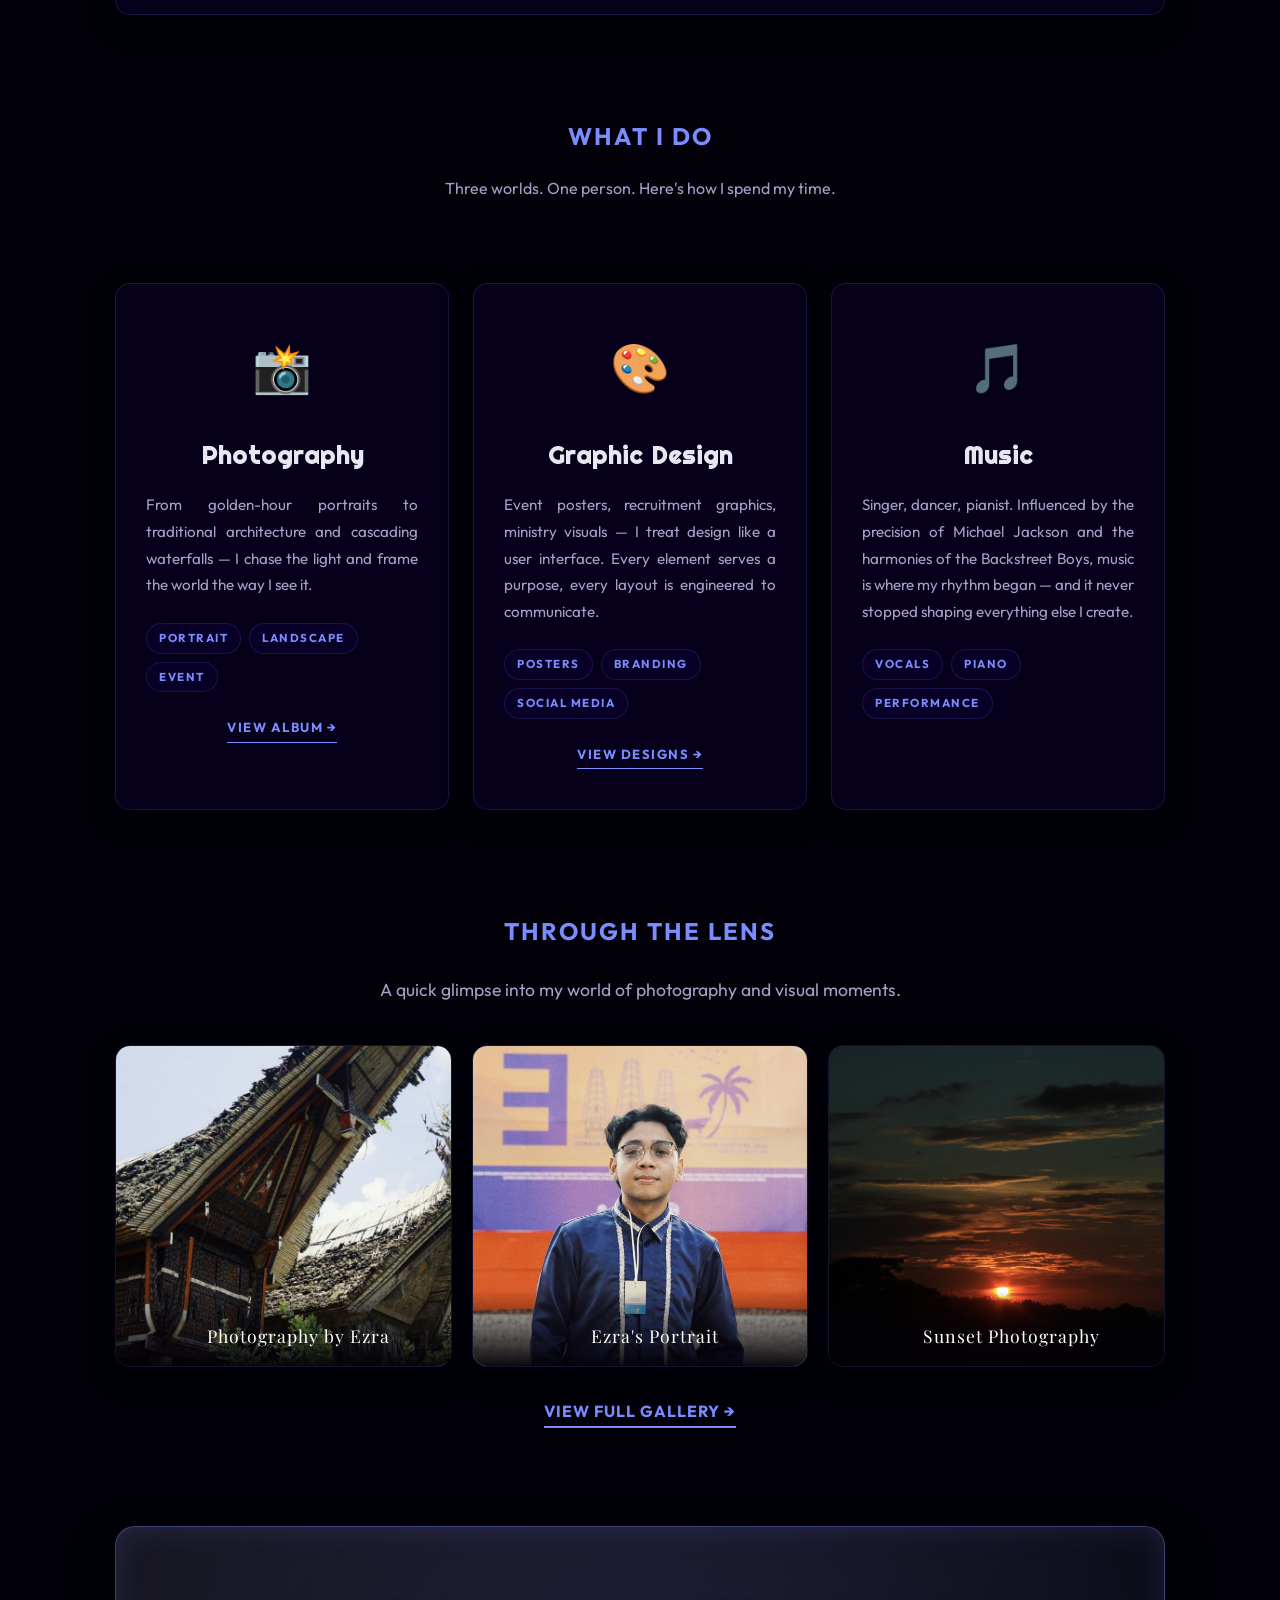
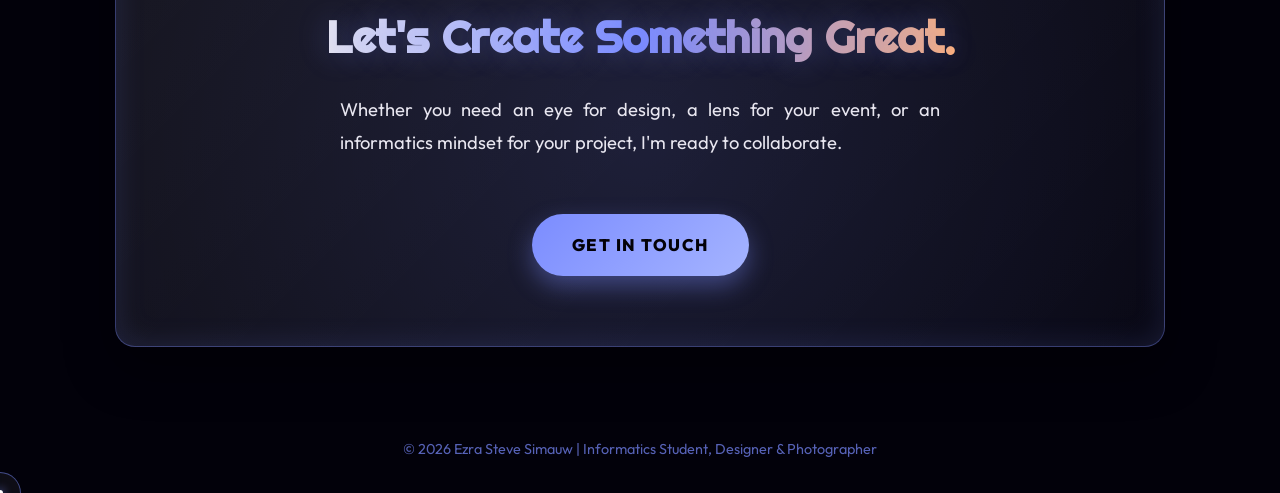
==== commit e051be25: "PFP FIX" ====
--- a/index.html
+++ b/index.html
@@ -483,7 +483,7 @@
                     <div class="photo-caption">Photography by Ezra</div>
                 </div>
                 <div class="photo-item no-overlay">
-                    <img src="Portrait/Ezra3.jpg" alt="Ezra Portrait">
+                    <img src="Portrait/Ezra2.jpg" alt="Ezra Portrait">
                     <div class="photo-caption">Ezra's Portrait</div>
                 </div>
                 <div class="photo-item no-overlay">
--- a/style.css
+++ b/style.css
@@ -913,7 +913,28 @@
     .lb-next { right: 8px; }
 }
 
-
+/* ============================================
+   HAMBURGER MENU
+   ============================================ */
+
+/* Brand always visible */
+.nav-brand {
+    font-family: 'Righteous', cursive;
+    font-size: 1rem;
+    letter-spacing: 3px;
+    color: var(--accent);
+    text-decoration: none;
+    flex-shrink: 0;
+}
+
+/* Desktop: links in a row */
+.nav-links {
+    display: flex;
+    align-items: center;
+    gap: 30px;
+}
+
+/* Hamburger hidden on desktop */
 .hamburger {
     display: none;
     flex-direction: column;
@@ -922,12 +943,13 @@
     width: 36px;
     height: 36px;
     cursor: pointer;
-    z-index: 1100;
     background: none;
     border: none;
     padding: 4px;
-    margin-left: auto;
     flex-shrink: 0;
+    /* sits above everything including the overlay */
+    position: relative;
+    z-index: 9999;
 }
 
 .hamburger span {
@@ -936,28 +958,13 @@
     width: 100%;
     background: var(--text-main);
     border-radius: 2px;
-    transition: transform 0.35s ease, opacity 0.35s ease, background 0.3s ease;
+    transition: transform 0.35s ease, opacity 0.35s ease;
     transform-origin: center;
 }
 
 .hamburger.open span:nth-child(1) { transform: translateY(7px) rotate(45deg); }
 .hamburger.open span:nth-child(2) { opacity: 0; transform: scaleX(0); }
 .hamburger.open span:nth-child(3) { transform: translateY(-7px) rotate(-45deg); }
-
-.nav-brand {
-    font-family: 'Righteous', cursive;
-    font-size: 1rem;
-    letter-spacing: 3px;
-    color: var(--accent);
-    text-decoration: none;
-    flex-shrink: 0;
-}
-
-.nav-links {
-    display: flex;
-    align-items: center;
-    gap: 30px;
-}
 
 @media screen and (max-width: 768px) {
     nav {
@@ -965,60 +972,66 @@
         padding: 14px 20px;
         position: sticky;
         top: 0;
-        z-index: 2000;
-    }
-
-    .nav-brand {
-        font-size: 1rem;
-        letter-spacing: 3px;
+        z-index: 1000;
+        gap: 0;
+        flex-wrap: wrap;
     }
 
     .hamburger {
         display: flex;
-        z-index: 2100;
-        position: relative;
-    }
-
+    }
+
+    /* Dropdown panel — slides down from the nav bar */
     .nav-links {
-        display: flex;
+        /* take full width on its own row */
+        flex-basis: 100%;
         flex-direction: column;
         align-items: center;
-        justify-content: center;
-        gap: 28px;
-        position: fixed;
-        top: 0;
-        left: 0;
-        width: 100%;
-        height: 100%;
-        background: rgba(2, 1, 10, 0.97);
-        backdrop-filter: blur(20px);
-        z-index: 2050;
+        gap: 0;
+
+        /* solid opaque box — no transparency tricks */
+        background: #02010A;
+        border-top: 1px solid var(--glass-border);
+        border-bottom: 2px solid var(--accent);
+        box-shadow: 0 8px 32px rgba(0, 0, 0, 0.8);
+
+        /* collapsed state */
+        max-height: 0;
+        overflow: hidden;
         opacity: 0;
         pointer-events: none;
-        transform: translateY(-12px);
-        transition: opacity 0.35s ease, transform 0.35s ease;
+        transition: max-height 0.35s ease, opacity 0.25s ease, padding 0.3s ease;
+        padding: 0 20px;
     }
 
     .nav-links.open {
+        max-height: 500px;
         opacity: 1;
         pointer-events: all;
-        transform: translateY(0);
+        padding: 20px 20px 28px;
     }
 
     .nav-links a {
-        font-size: 1.4rem !important;
-        letter-spacing: 4px !important;
+        font-size: 1.2rem !important;
+        letter-spacing: 3px !important;
+        padding: 14px 0;
+        width: 100%;
+        text-align: center;
+        border-bottom: 1px solid var(--glass-border);
+    }
+
+    .nav-links a:last-of-type {
+        border-bottom: none;
     }
 
     .nav-links .theme-switch-wrapper {
         margin-left: 0;
-        margin-top: 10px;
-    }
-
-    .hamburger.open {
-        z-index: 2100;
-        position: fixed;
-        top: 14px;
-        right: 20px;
-    }
+        margin-top: 20px;
+        padding-top: 4px;
+    }
+}
+
+/* Light theme: solid light background for the dropdown */
+[data-theme="light"] .nav-links {
+    background: #f4f4f9;
 }
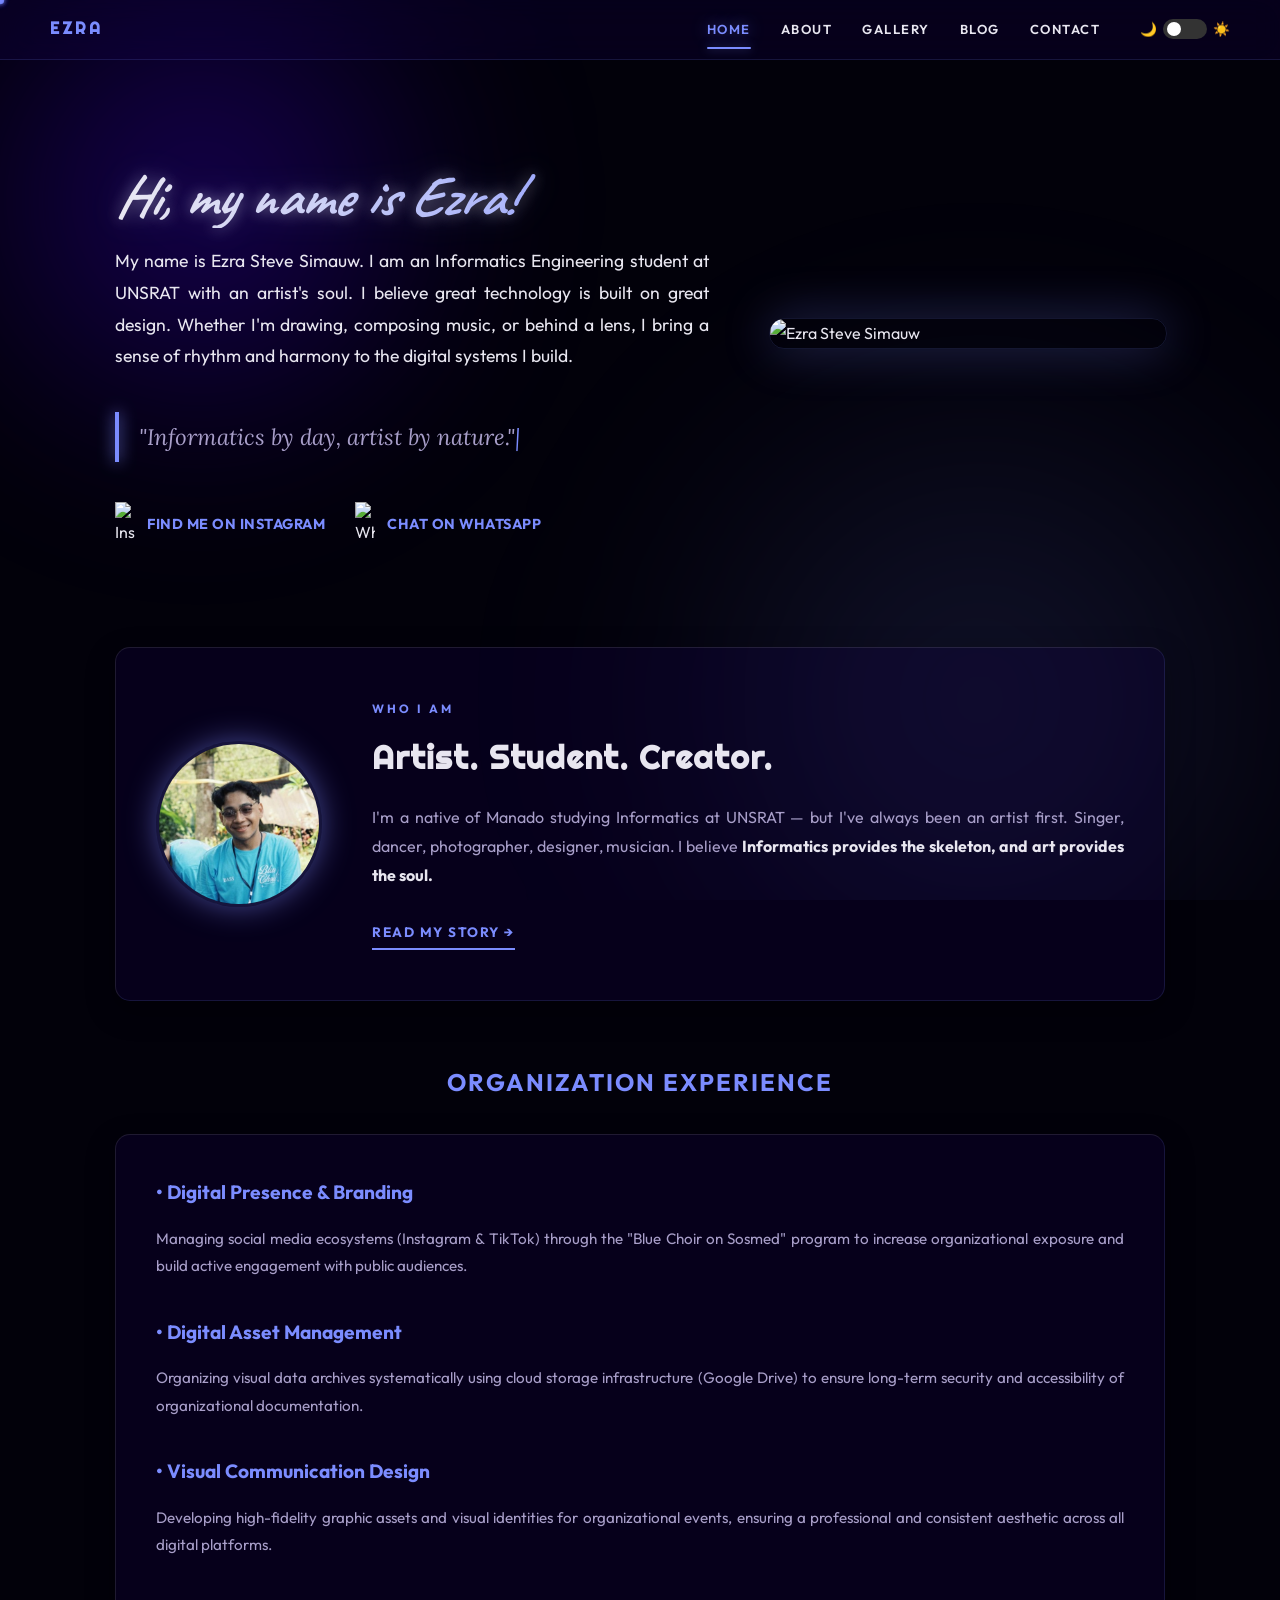
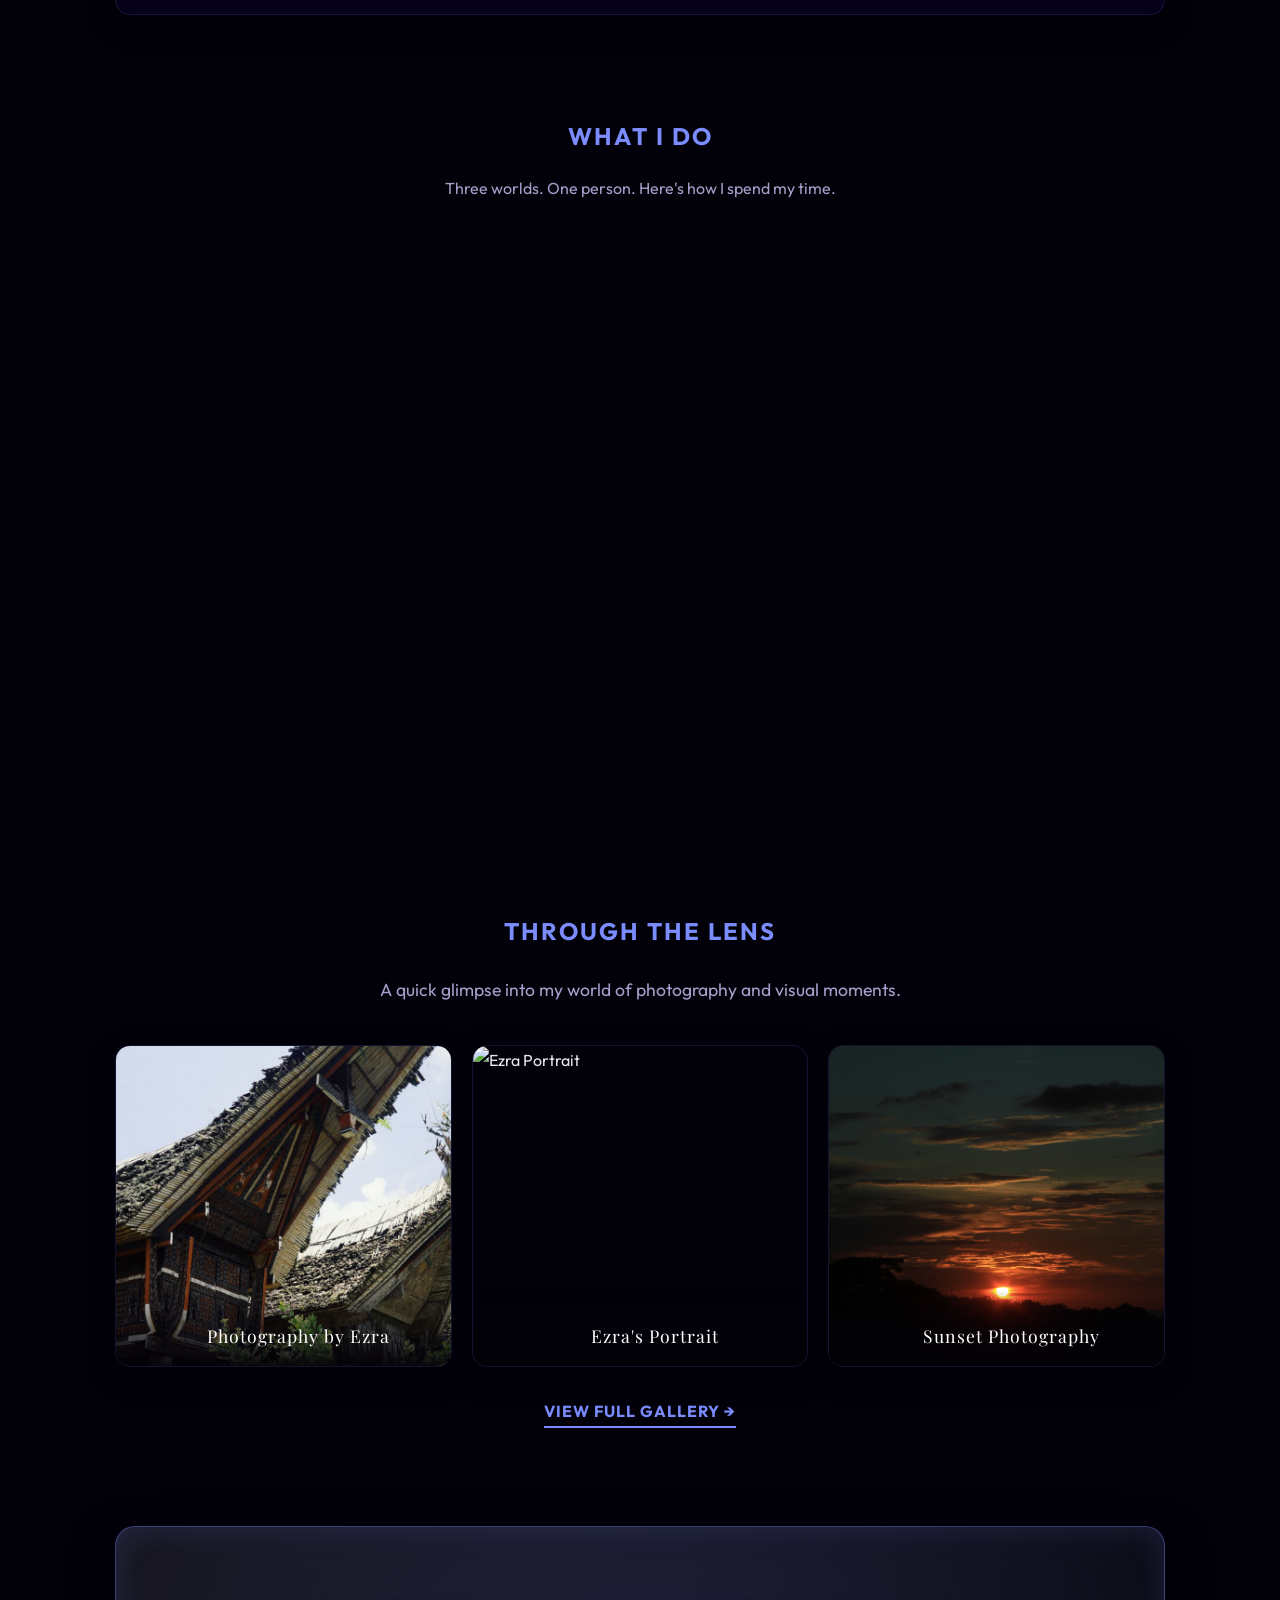
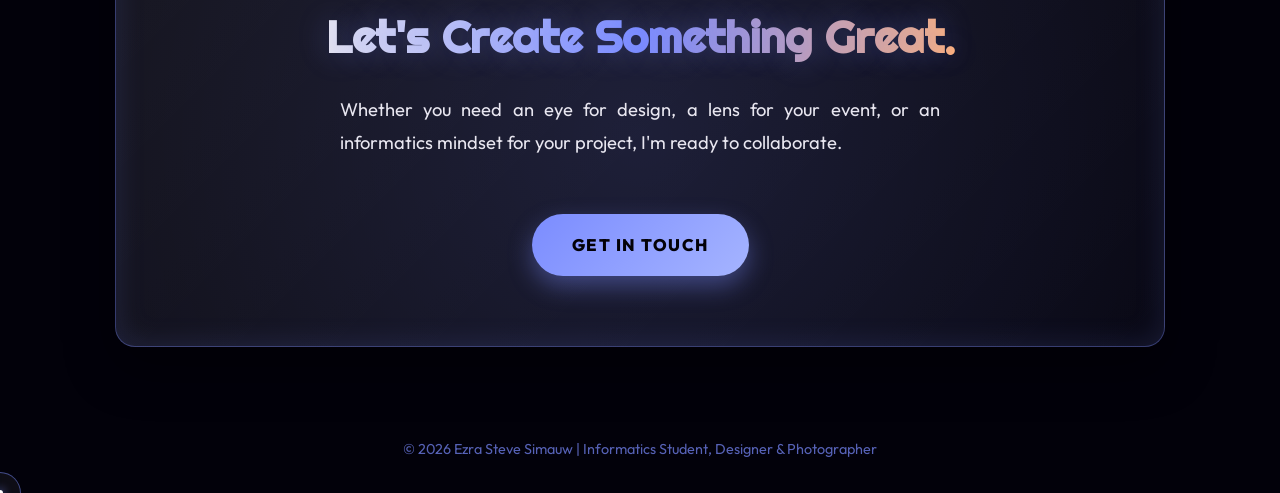
==== commit 4b4e4651: "PFP again..." ====
--- a/index.html
+++ b/index.html
@@ -374,7 +374,7 @@
         
         <section class="css-fade delay-2" style="margin-top: 100px;">
             <div class="glass-card" style="padding: 50px 40px; display: flex; gap: 50px; align-items: center; flex-wrap: wrap;">
-                <img src="Portrait/Ezra5.jpeg" alt="Ezra Steve Simauw"
+                <img src="[data-uri]" alt="Ezra Steve Simauw"
                     style="width: 160px; height: 160px; object-fit: cover; object-position: center top;
                            border-radius: 50%; border: 3px solid var(--glass-border);
                            box-shadow: 0 0 30px var(--glow); flex-shrink: 0;">
@@ -483,7 +483,7 @@
                     <div class="photo-caption">Photography by Ezra</div>
                 </div>
                 <div class="photo-item no-overlay">
-                    <img src="Portrait/Ezra2.jpg" alt="Ezra Portrait">
+                    <img src="Portrait/Ezra2.jpeg" alt="Ezra Portrait">
                     <div class="photo-caption">Ezra's Portrait</div>
                 </div>
                 <div class="photo-item no-overlay">
